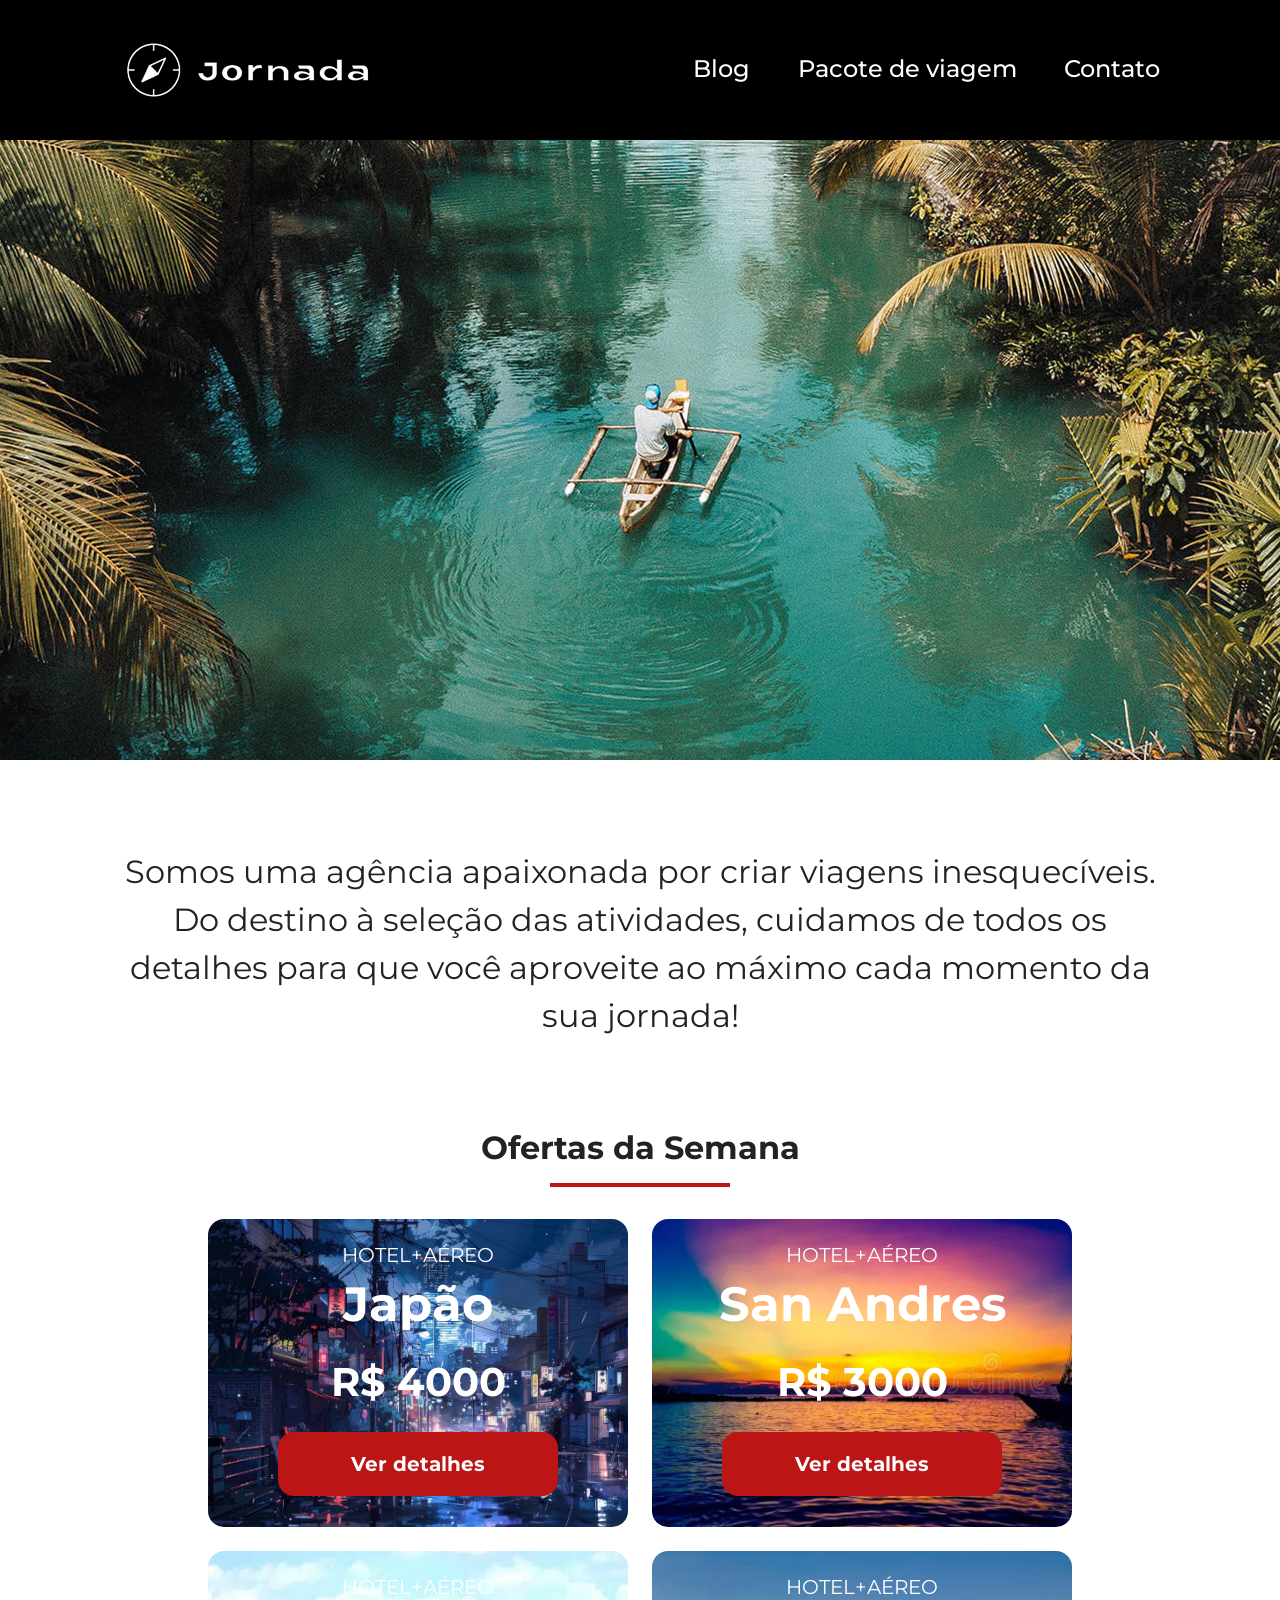
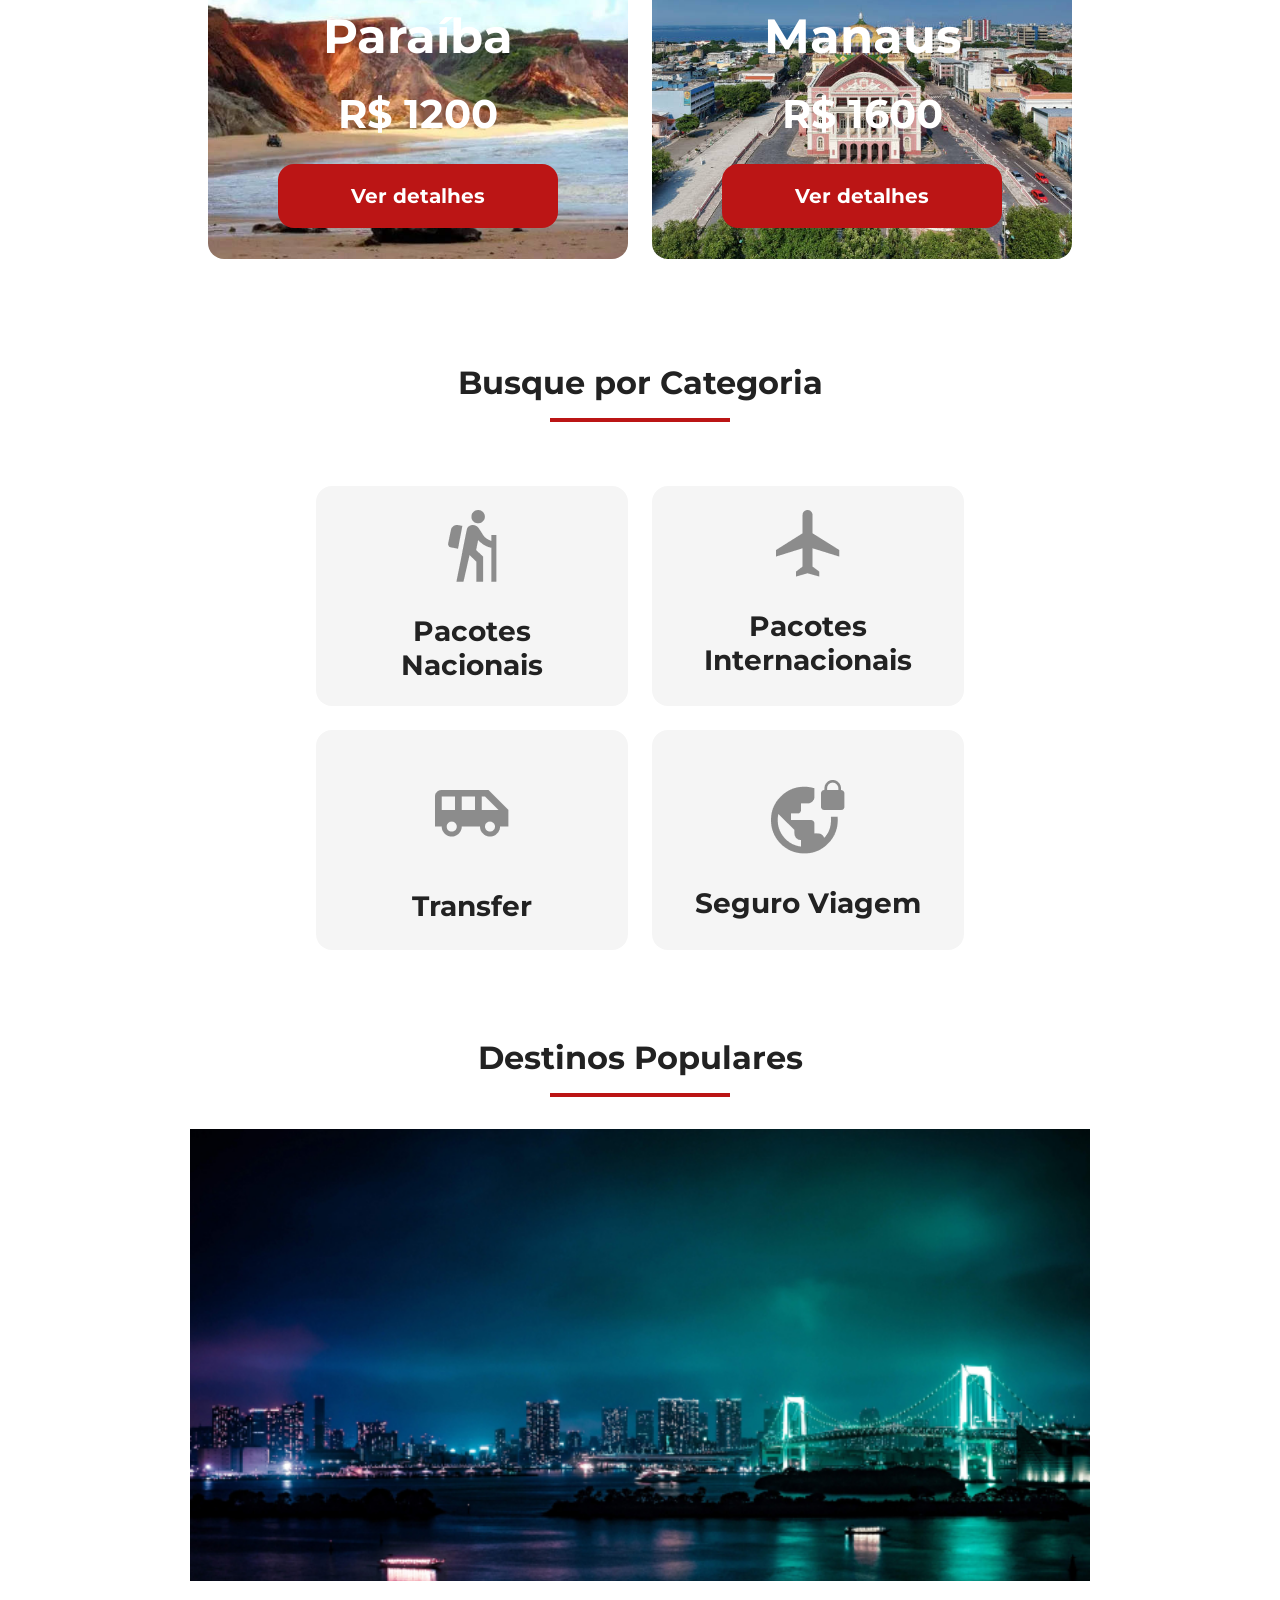
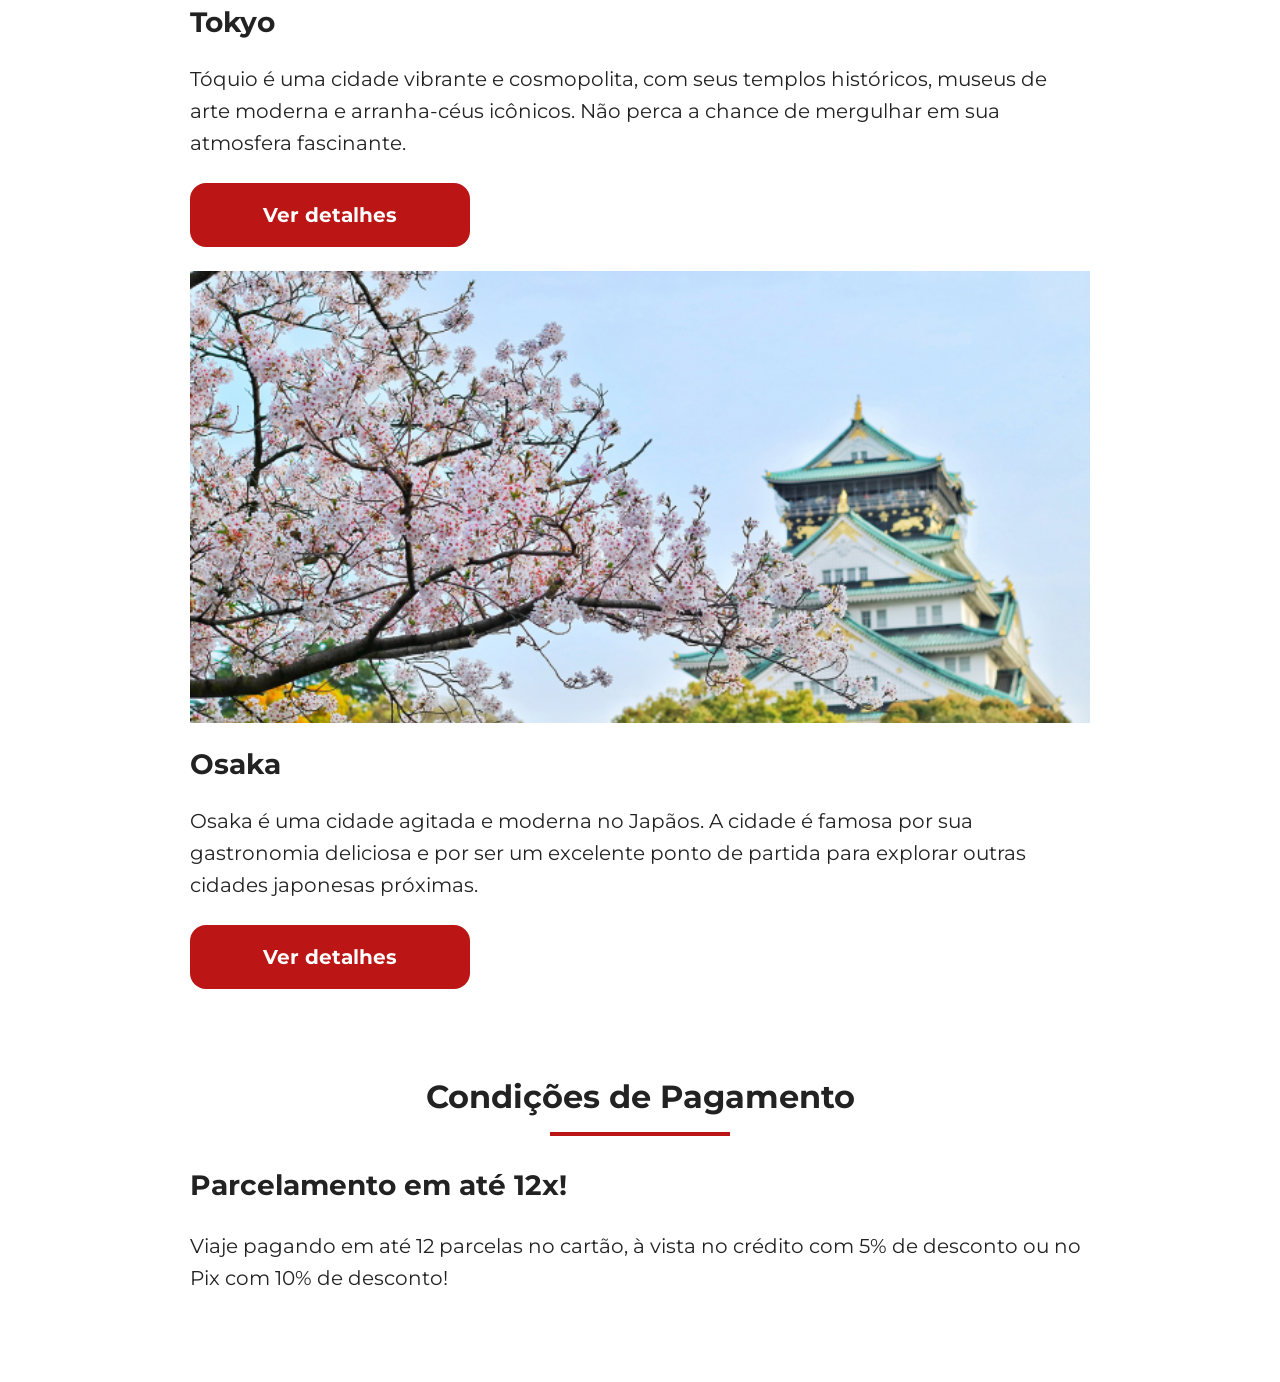
==== index.html @ e3460603 "Reutiliza estilos de texto" ====
<!DOCTYPE html>
<html lang="pt-br">
  <head>
    <meta charset="UTF-8" />
    <meta name="viewport" content="width=device-width, initial-scale=1.0" />
    <link rel="stylesheet" href="css/style.css" />
    <title>Jornada Viagens</title>
  </head>
  <body>
    <header class="main-header">
      <a class="logo" href="index.html" title="voltar para a página inicial">
        <img 
          class="img-mobile" 
          src="img/bussola-jornada-branca.png" 
          alt="Bussola do logo Jornada Viagens na cor branca"
        />
        <img 
          class="img-desktop"
          src="img/bussola-text-jornada-branca.png" 
          alt="Logo Jornada Viagens na cor branca"
        />
      </a>
      <div class="navigation-menu">
        <label for="menu">
          <img src="img/menu.png" alt="menu">
        </label>
        <input type="checkbox" id="menu" hidden />
        <nav>
          <ul class="list-links">
            <li><a href="blog.html" target="_blank" title="Acessar Blog">Blog</a></li>
            <li><a href="pacotes.html" target="_blank" title="Acessar Pacotes de viagem">Pacote de viagem</a></li>
            <li><a href="contato.html" target="_blank" title="Acessar contato">Contato</a></li>
          </ul>
        </nav>        
      </div>
    </header>
    <secttion class="hero">
      <div class="hero-img"></div>
      <h2>
        Somos uma agência apaixonada por criar viagens inesquecíveis. Do destino à seleção das atividades, cuidamos de todos os detalhes para que você aproveite ao máximo cada momento da sua jornada!
      </h2>
    </secttion>
    <section class="offers">
      <div class="section-title">
        <h2>Ofertas da Semana</h2>
        <hr />
      </div>
      <div class="offers-cards">
        <article class="card japao">
          <header>
            <p>HOTEL+AÉREO</p>
            <h3>
              Japão <br /> 
              <span>R$ 4000</span>
            </h3>
          </header>
          <footer>
            <a href="#" class="buttom">Ver detalhes</a>
          </footer>
        </article>
        <article class="card san-andreas">
          <header>
            <p>HOTEL+AÉREO</p>
            <h3>
              San Andres <br /> 
              <span>R$ 3000</span>
            </h3>
          </header>
          <footer>
            <a href="#" class="buttom">Ver detalhes</a>
          </footer>
        </article>
        <article class="card paraiba">
          <header>
            <p>HOTEL+AÉREO</p>
            <h3>
              Paraíba <br /> 
              <span>R$ 1200</span>
            </h3>
          </header>
          <footer>
            <a href="#" class="buttom">Ver detalhes</a>
          </footer>
        </article>
        <article class="card manaus">
          <header>
            <p>HOTEL+AÉREO</p>
            <h3>
              Manaus <br /> 
              <span>R$ 1600</span>
            </h3>
          </header>
          <footer>
            <a href="#" class="buttom">Ver detalhes</a>
          </footer>
        </article>
      </div>
    </section>
    <section class="categories">
      <div class="section-title">
        <h2>Busque por Categoria</h2>
        <hr />
      </div>
      <div class="categories-cards">
        <a 
          class="card"
          href="#"
          target="_blank"
          title="Busque pela categoria Pacotes Nacionais"
        >
          <img 
            src="img/icone-pacotes-nacionais.png" 
            alt="ícone cinza representando uma pessoa fazendo tracking"
          />
          <h3 class="content-title">
            Pacotes <br />
            Nacionais
          </h3>
        </a>
        
        <a 
          class="card"
          href="#"
          target="_blank"
          title="Busque pela categoria Pacotes Internacionais"
        >
          <img 
            src="img/icone-pacotes-interacionais.png" 
            alt="ícone cinza representando um avião"
          />
          <h3 class="content-title">
            Pacotes <br />
            Internacionais
          </h3>
        </a>
        
        <a 
          class="card single-line transfer"
          href="#"
          target="_blank"
          title="Busque pela categoria Transfer"
        >
          <img 
            src="img/icone-transfer.png" 
            alt="ícone cinza representando um ônibus"
          />
          <h3 class="content-title">
            Transfer
          </h3>
        </a>
        
        <a 
          class="card single-line"
          href="#"
          target="_blank"
          title="Busque pela categoria Seguro Viagem"
        >
          <img 
            src="img/icone-seguro-viagem.png" 
            alt="ícone cinza representando um avião"
          />
          <h3 class="content-title">
            Seguro Viagem
          </h3>
        </a>
      </div>
    </section>
    <section class="destinations">
      <div class="section-title">
        <h2>Destinos Populares</h2>
        <hr />
      </div>
      <div class="destination-items">
        <article class="item tokyo">
          <header>
            <div class="img-item"></div>
            <h3 class="content-title">Tokyo</h3>
          </header>
          <p class="content-text">Tóquio é uma cidade vibrante e cosmopolita, com seus templos históricos, museus de arte moderna e arranha-céus icônicos. Não perca a chance de mergulhar em sua atmosfera fascinante.</p>
          <footer>
            <a 
              href="#" 
              class="buttom"
              target="_blank"
              title="Veja mais detalhes do destino Tokyo"
              >Ver detalhes</a>
          </footer>
        </article>
        <article class="item osaka">
          <header>
            <div class="img-item"></div>
            <h3 class="content-title">Osaka</h3>
          </header>
          <p class="content-text">Osaka é uma cidade agitada e moderna no Japãos. A cidade é famosa por sua gastronomia deliciosa e por ser um excelente ponto de partida para explorar outras cidades japonesas próximas.</p>
          <footer>
            <a 
            href="#" 
            class="buttom"
            target="_blank"
            title="Veja mais detalhes do destino Osaka"
            >Ver detalhes</a>
          </footer>
        </article>
      </div>
    </section>
    <section class="payments">
      <div class="section-title">
        <h2>Condições de Pagamento</h2>
        <hr />
      </div>
      <div class="text-content">
        <h3 class="content-title">Parcelamento em até 12x!</h3>
        <p class="content-text">
          Viaje pagando em até 12 parcelas no cartão, à vista no crédito com 5% de desconto ou no Pix com 10% de desconto!
        </p>
      </div>
      <div class="image-content">
        <div class="image bag"></div>
        <div class="image passport"></div>
        <div class="image people"></div>
      </div>
    </section>
  </body>
</html>
---- css/style.css ----
@import url(global.css);
@import url(header.css);
@import url(hero.css);
@import url(offers.css);
@import url(categories.css);
@import url(destinations.css);
@import url(payments.css);
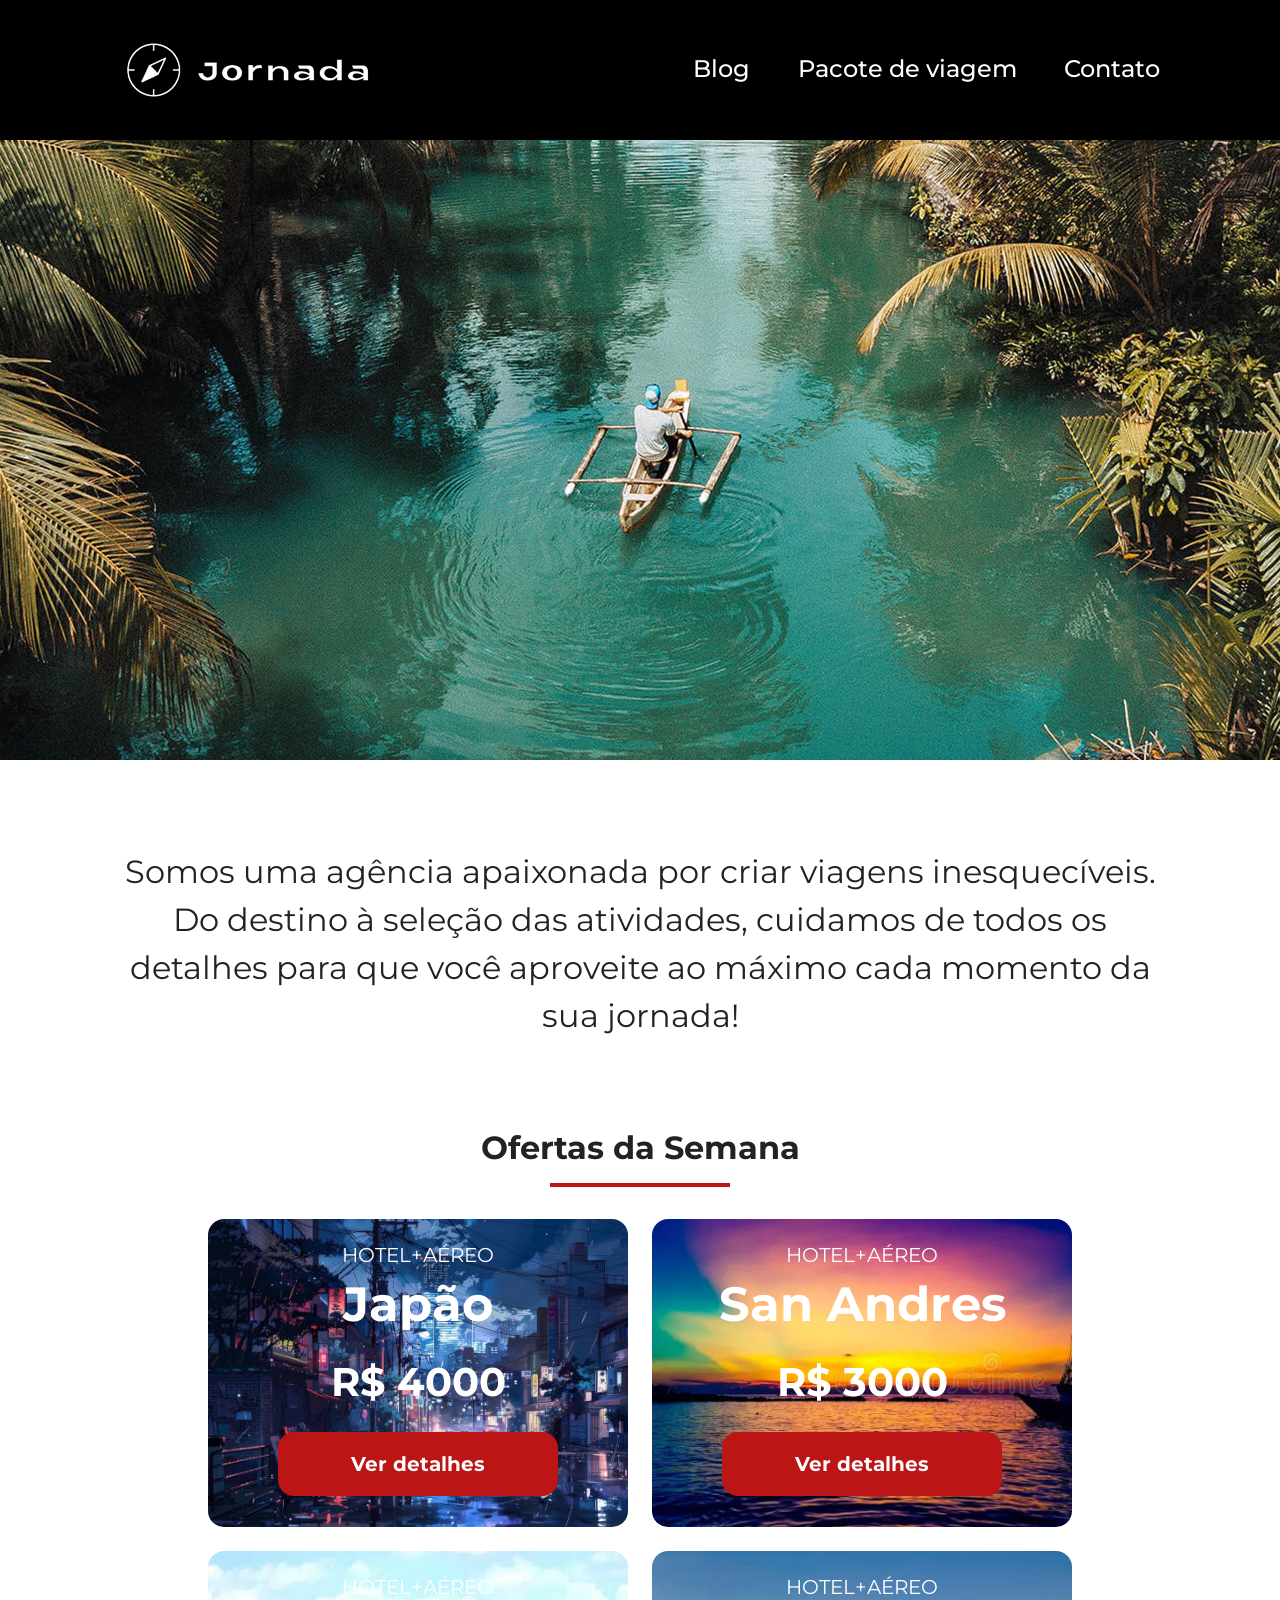
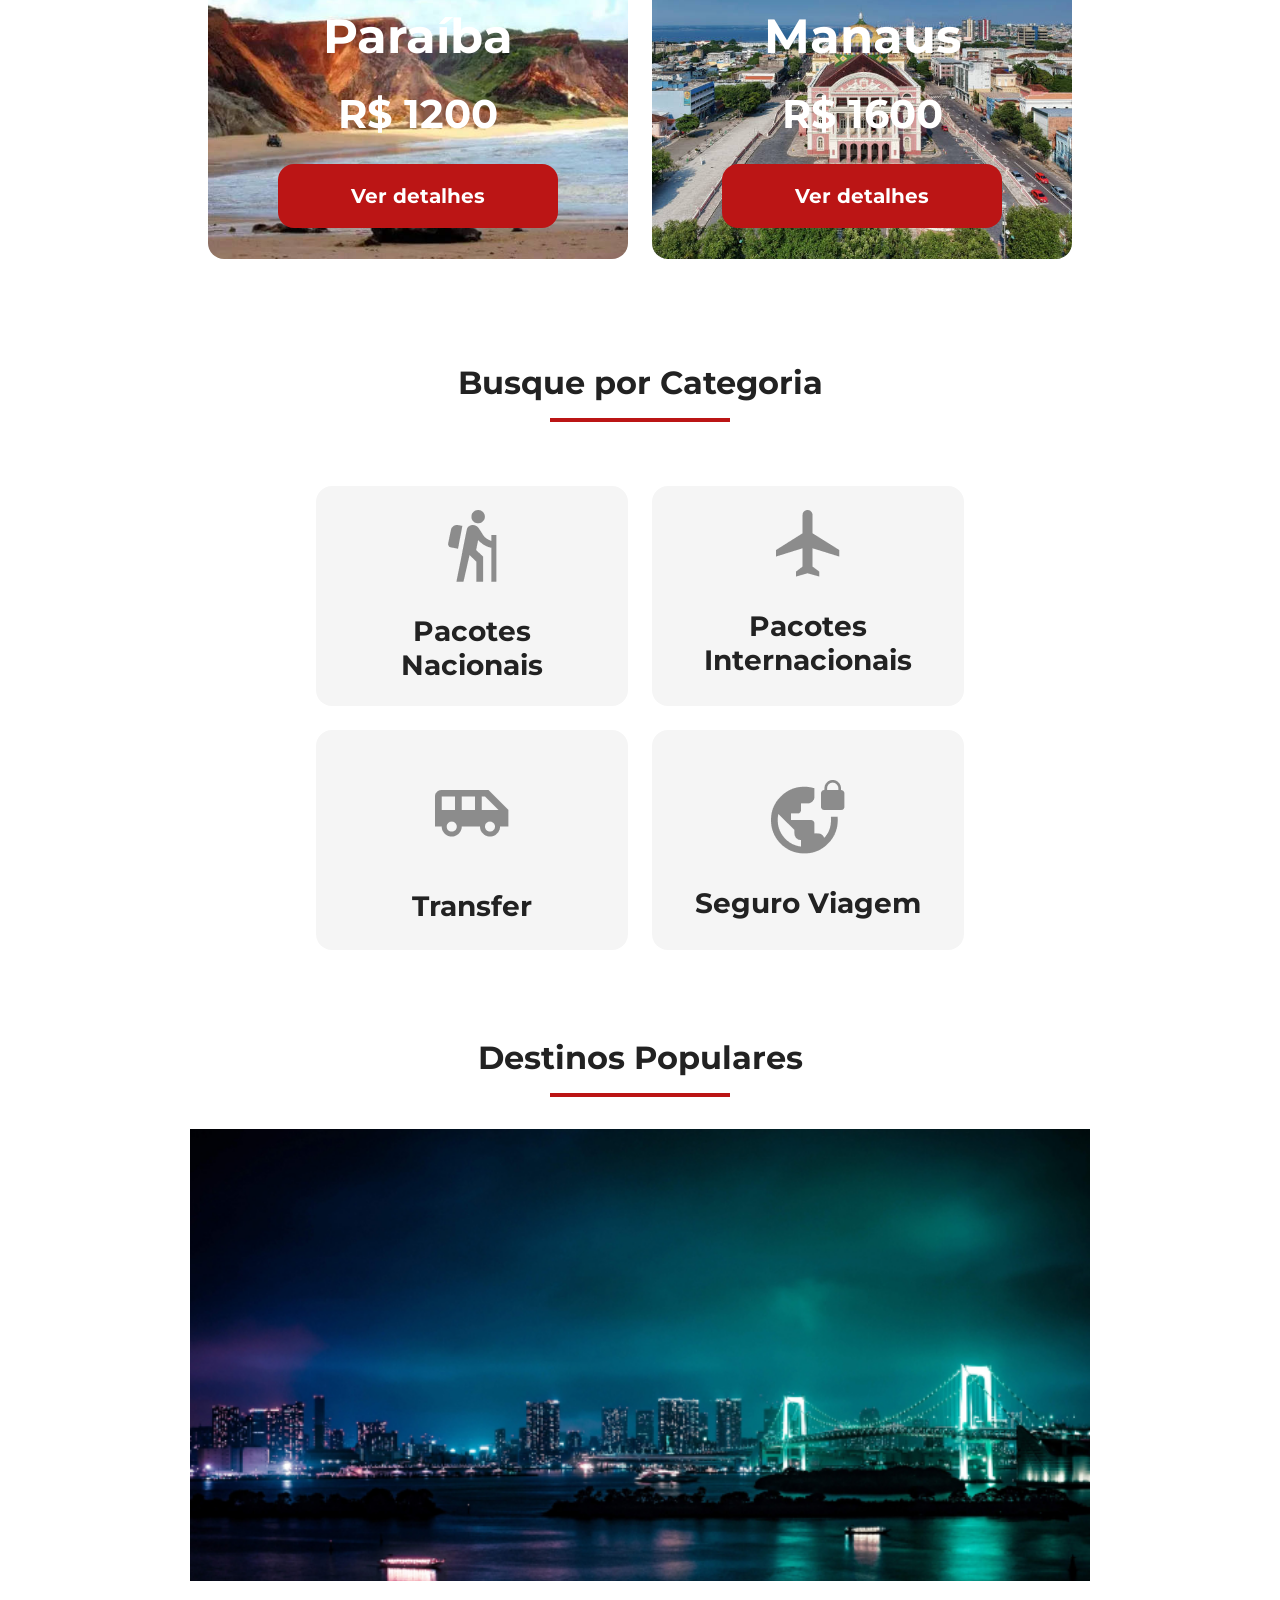
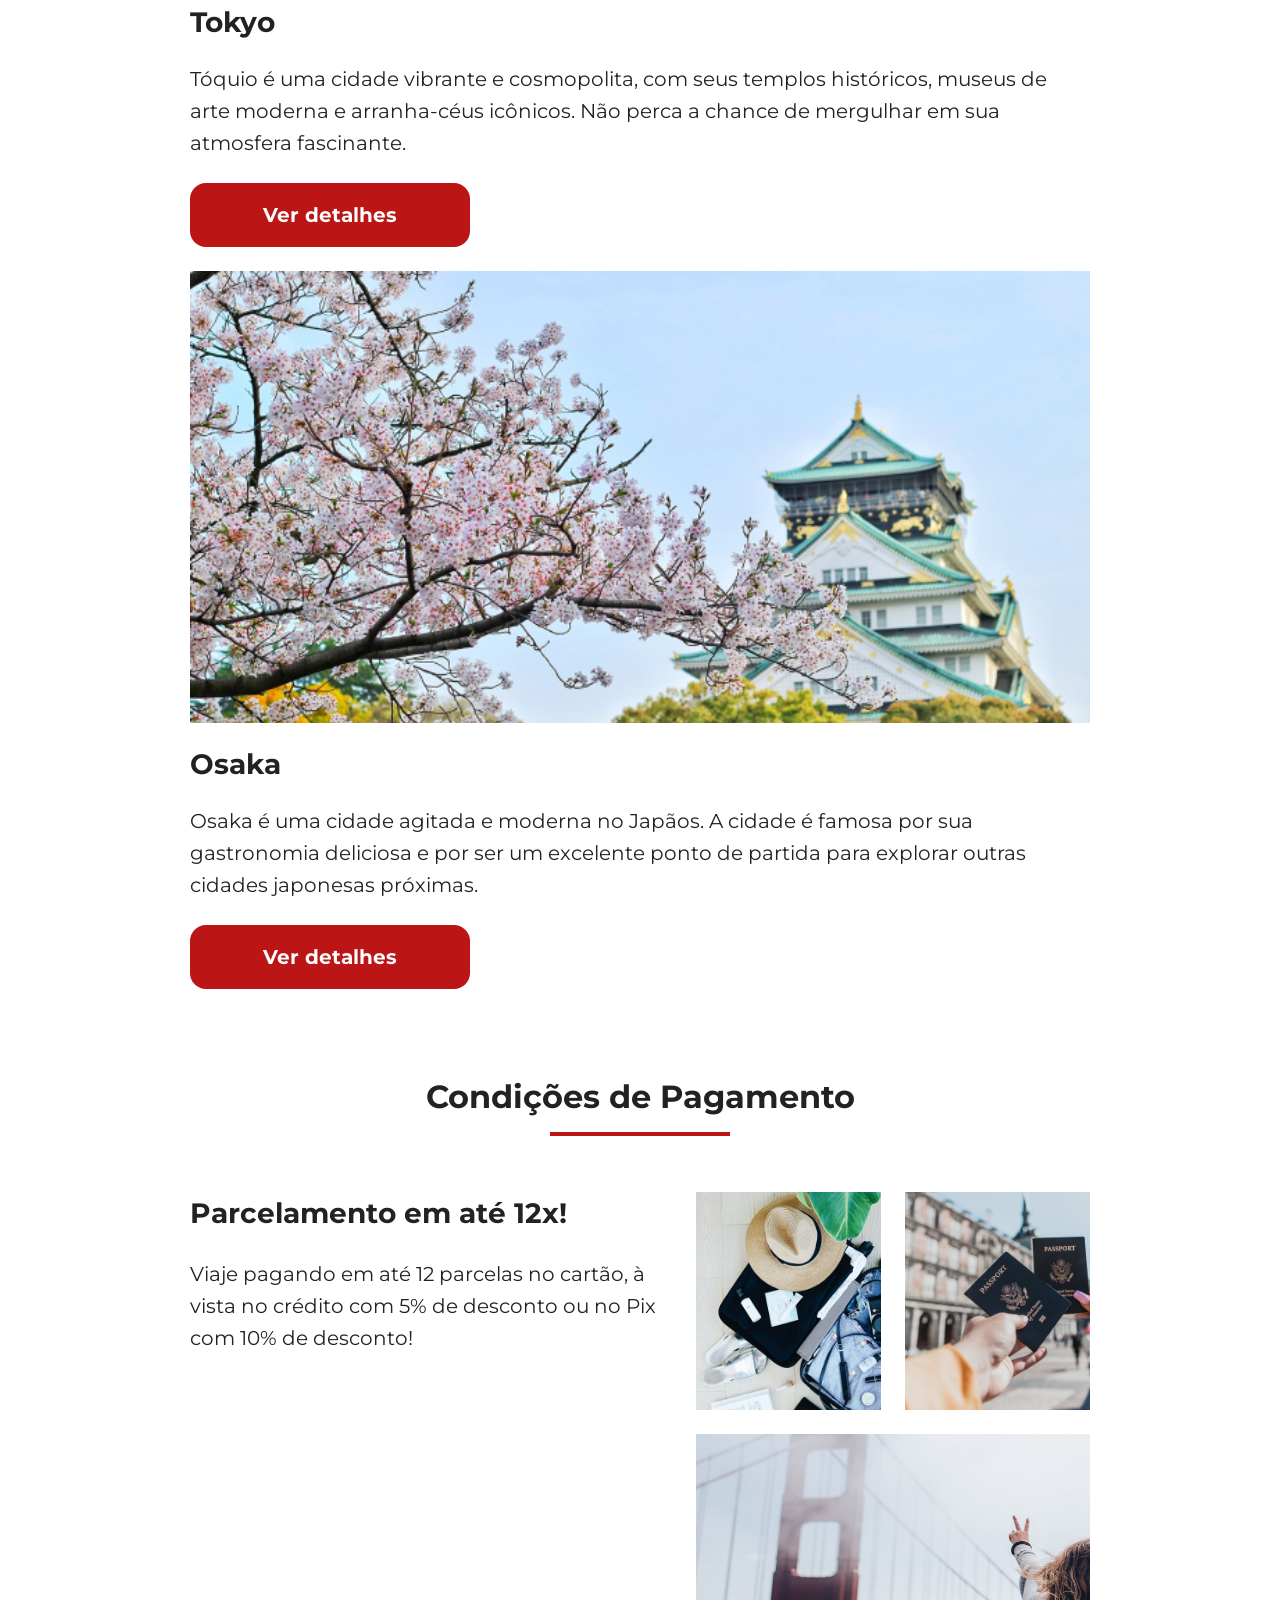
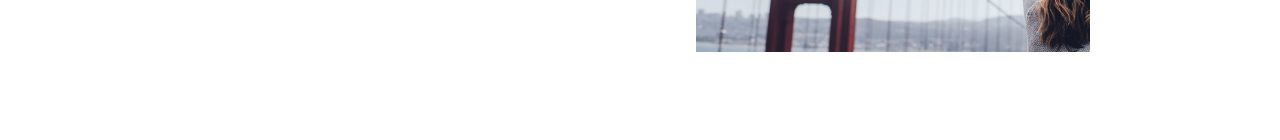
==== commit b3fe6178: "Finalisa secao de condicoes de pagamento" ====
--- a/index.html
+++ b/index.html
@@ -208,16 +208,18 @@
         <h2>Condições de Pagamento</h2>
         <hr />
       </div>
-      <div class="text-content">
-        <h3 class="content-title">Parcelamento em até 12x!</h3>
-        <p class="content-text">
-          Viaje pagando em até 12 parcelas no cartão, à vista no crédito com 5% de desconto ou no Pix com 10% de desconto!
-        </p>
-      </div>
-      <div class="image-content">
-        <div class="image bag"></div>
-        <div class="image passport"></div>
-        <div class="image people"></div>
+      <div class="content-container">
+        <div class="text-content">
+          <h3 class="content-title">Parcelamento em até 12x!</h3>
+          <p class="content-text">
+            Viaje pagando em até 12 parcelas no cartão, à vista no crédito com 5% de desconto ou no Pix com 10% de desconto!
+          </p>
+        </div>
+      <div class="image-gallery">
+        <div class="image first"></div>
+        <div class="image second"></div>
+        <div class="image thirdy colspan-2"></div>
+      </div>
       </div>
     </section>
   </body>
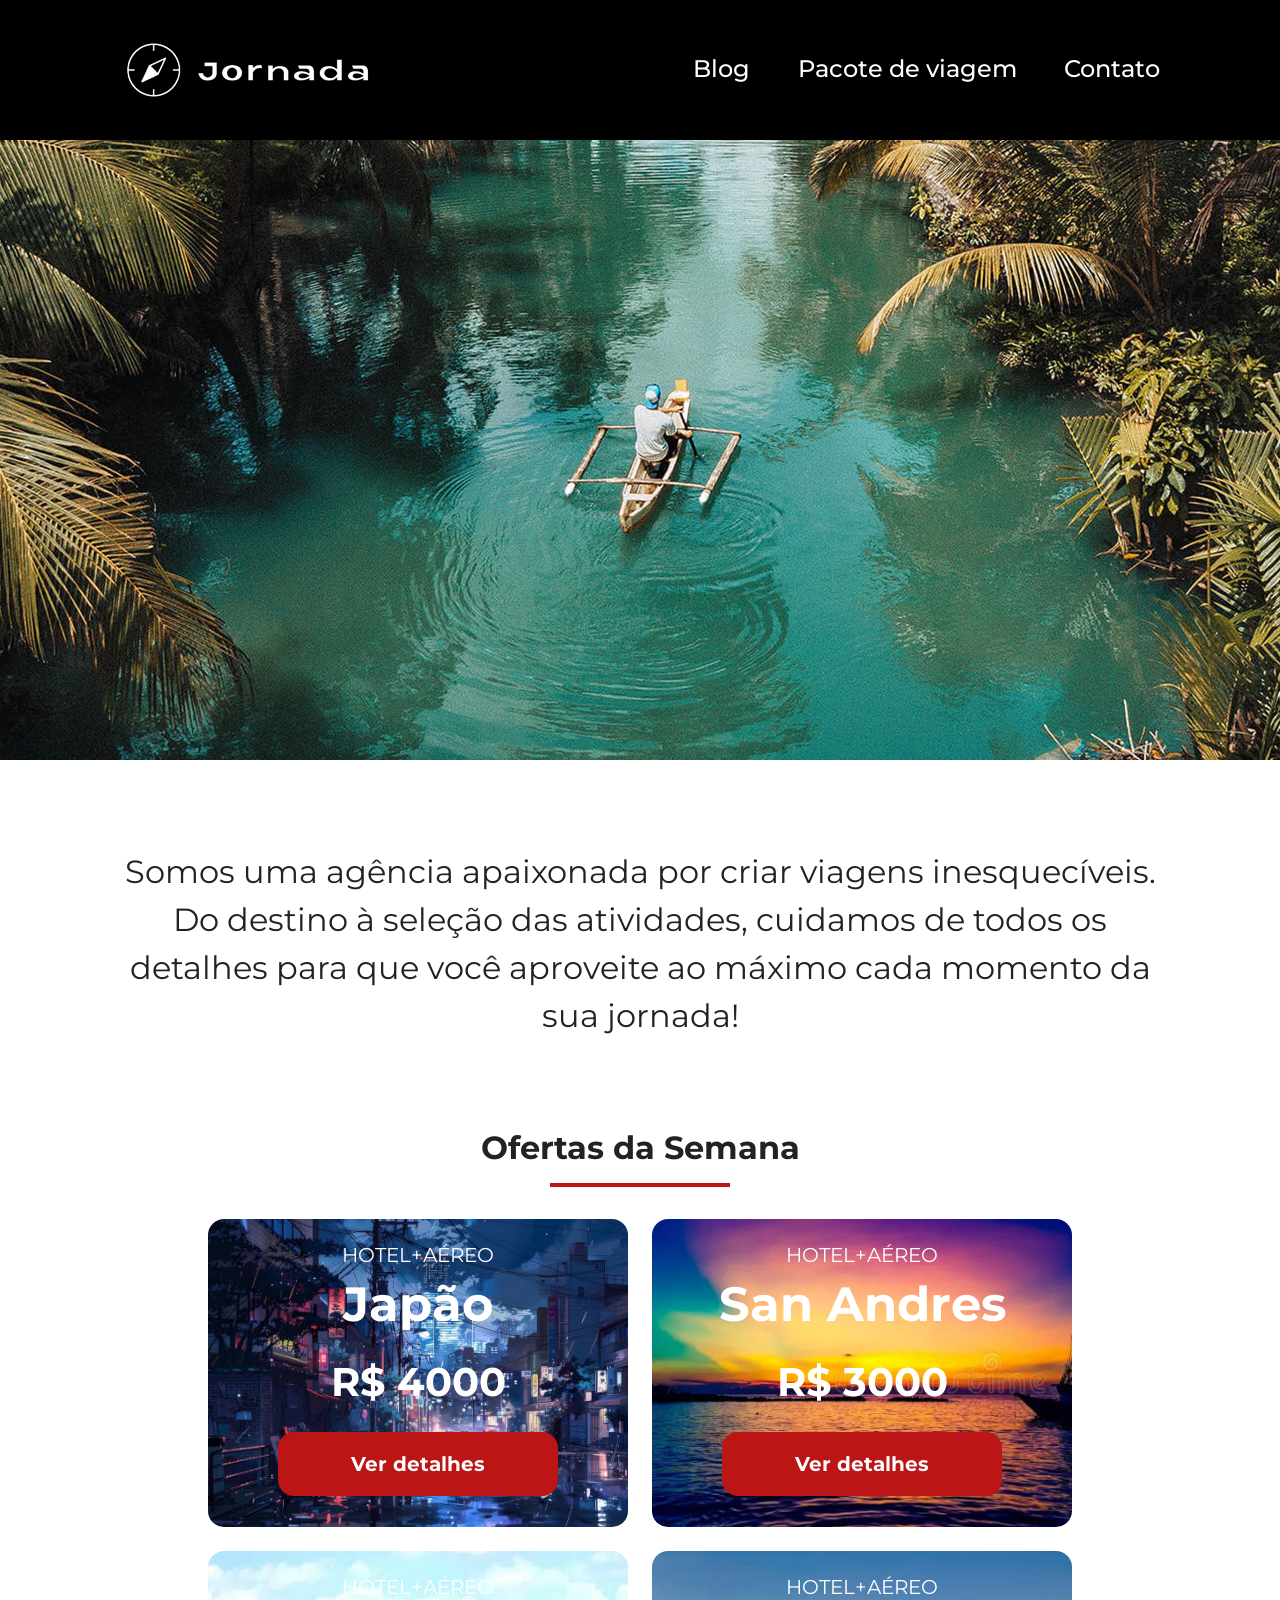
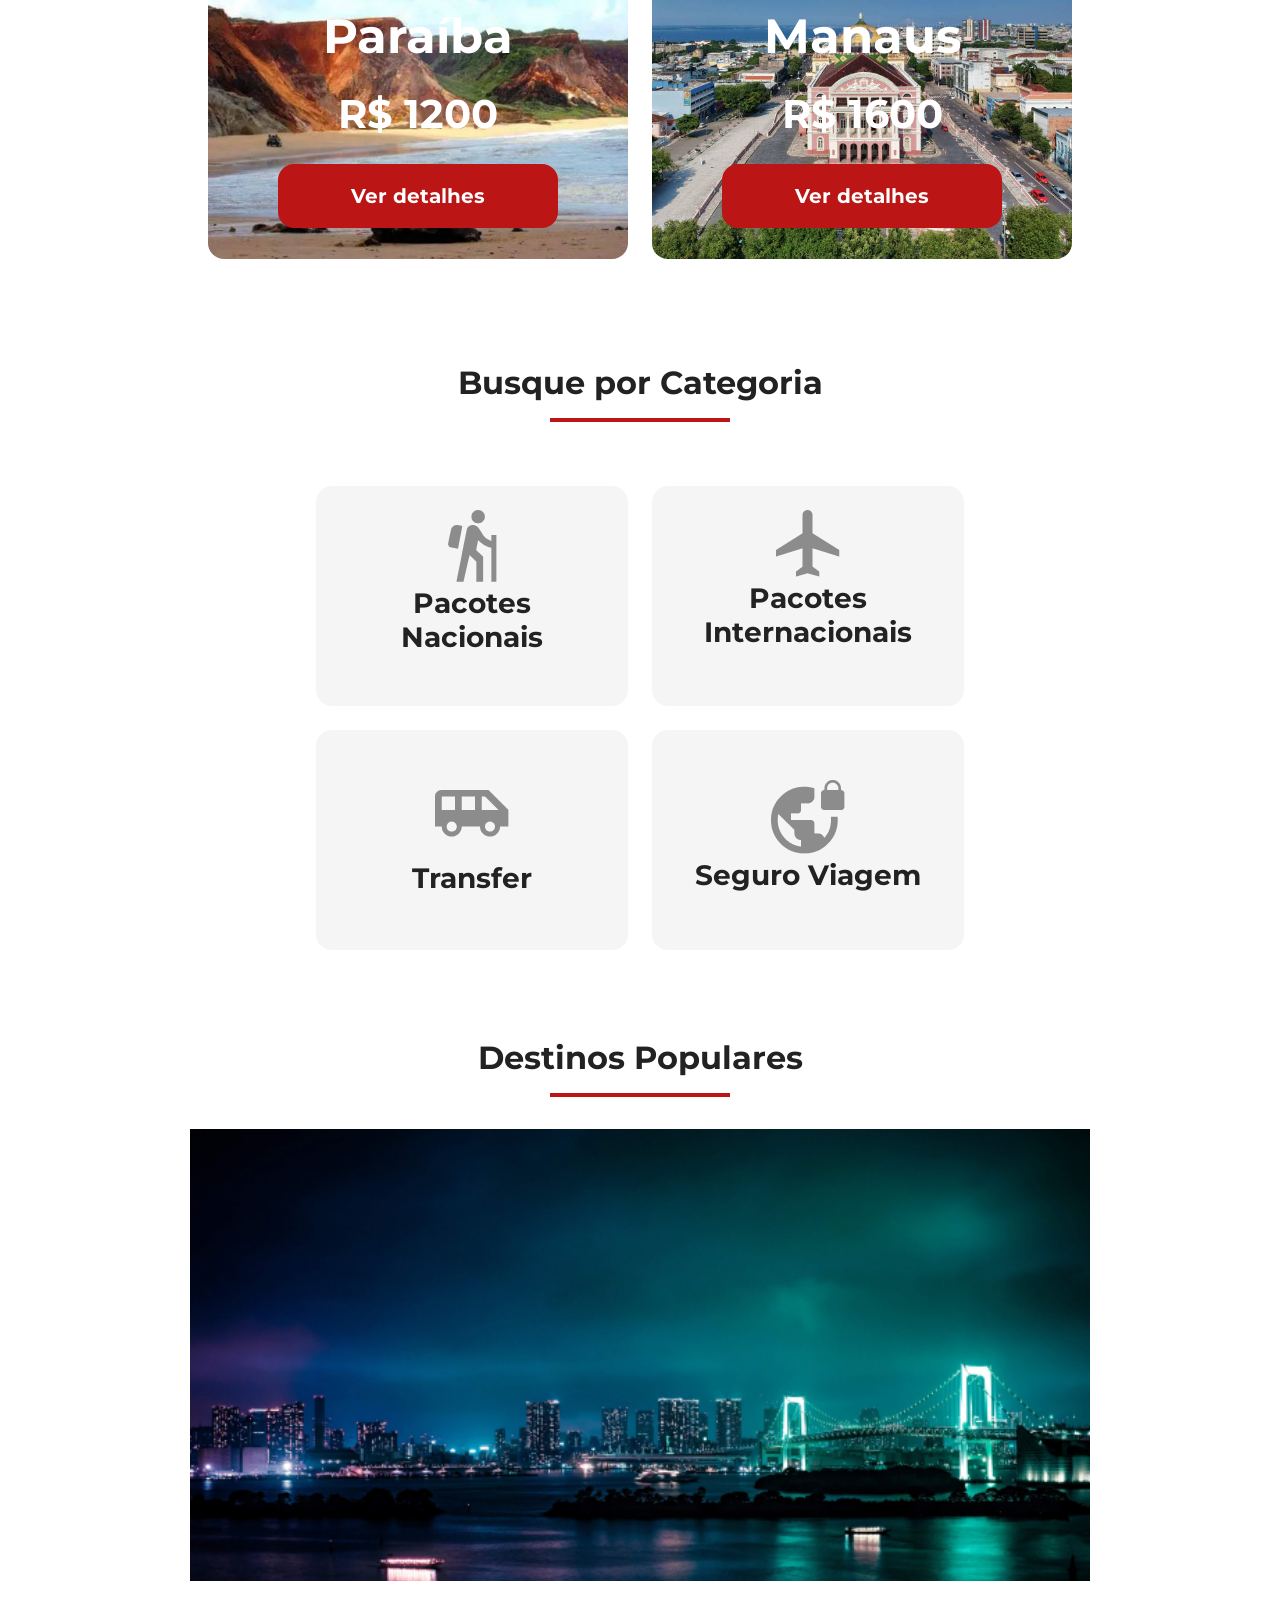
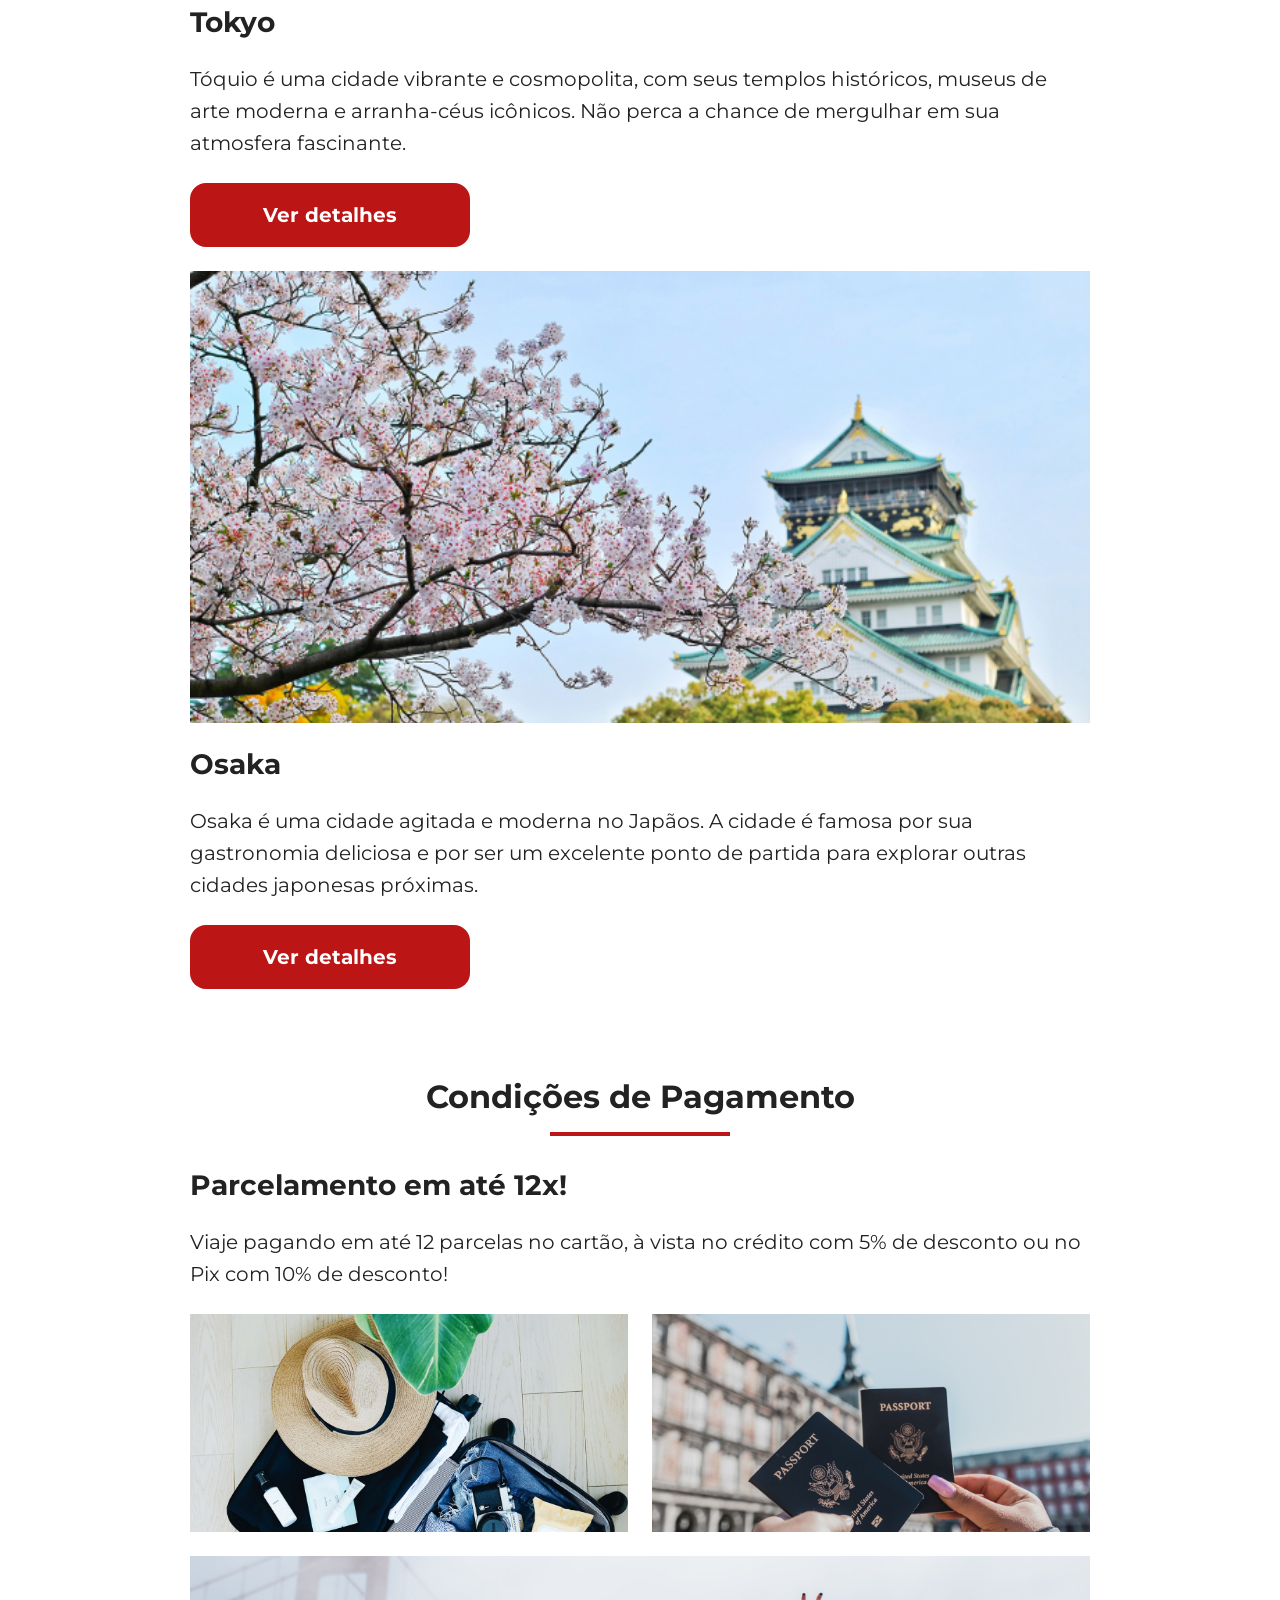
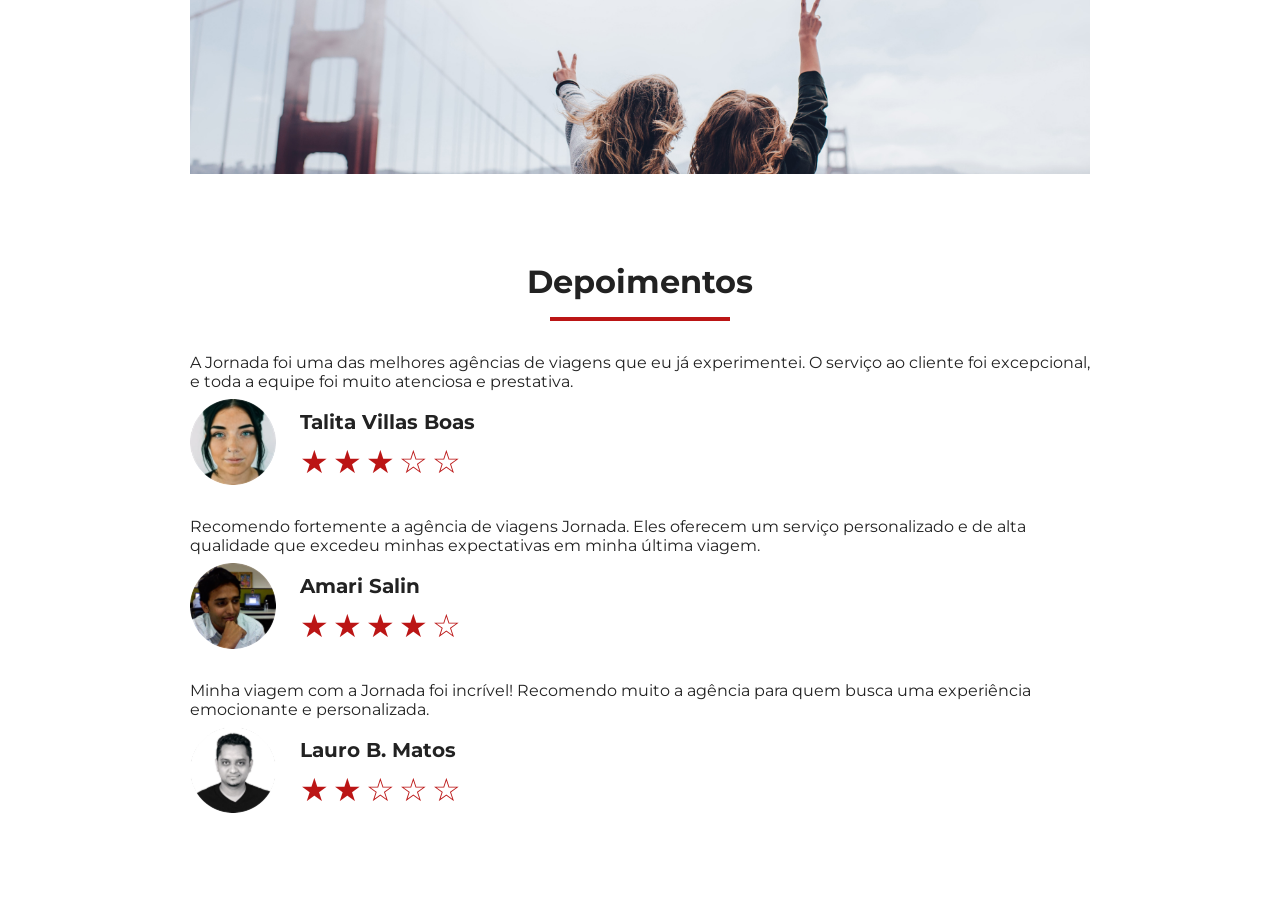
==== commit e674762a: "Finaliza estilos do mobile" ====
--- a/index.html
+++ b/index.html
@@ -222,5 +222,66 @@
       </div>
       </div>
     </section>
+    <section class="testimonials">
+      <div class="section-title">
+        <h2>Depoimentos</h2>
+        <hr />
+        <div class="testimonial-container">
+          <article>
+            <header>
+              <p>A Jornada foi uma das melhores agências de viagens que eu já experimentei. O serviço ao cliente foi excepcional, e toda a equipe foi muito atenciosa e prestativa.</p>
+            </header>
+            <footer>
+              <img src="img/profile-1.png" alt="Imagem de perfil da cliente Talita Villas Boas">
+              <div class="profile-content">
+                <h4>Talita Villas Boas</h4>
+                <div class="rating">
+                  <span class="star">★</span>
+                  <span class="star">★</span>
+                  <span class="star">★</span>
+                  <span class="star">☆</span>
+                  <span class="star">☆</span>
+                </div>
+              </div>
+            </footer>
+          </article>
+          <article>
+            <header>
+              <p>Recomendo fortemente a agência de viagens Jornada. Eles oferecem um serviço personalizado e de alta qualidade que excedeu minhas expectativas em minha última viagem.</p>
+            </header>
+            <footer>
+              <img src="img/profile-2.png" alt="Imagem de perfil do cliente Amari Salin">
+              <div class="profile-content">
+                <h4>Amari Salin</h4>
+                <div class="rating">
+                  <span class="star">★</span>
+                  <span class="star">★</span>
+                  <span class="star">★</span>
+                  <span class="star">★</span>
+                  <span class="star">☆</span>
+                </div>
+              </div>
+            </footer>
+          </article>
+          <article>
+            <header>
+              <p>Minha viagem com a Jornada foi incrível! Recomendo muito a agência para quem busca uma experiência emocionante e personalizada.</p>
+            </header>
+            <footer>
+              <img src="img/profile-3.png" alt="Imagem de perfil do cliente Lauro B. Matos">
+              <div class="profile-content">
+                <h4>Lauro B. Matos</h4>
+                <div class="rating">
+                  <span class="star">★</span>
+                  <span class="star">★</span>
+                  <span class="star">☆</span>
+                  <span class="star">☆</span>
+                  <span class="star">☆</span>
+                </div>
+              </div>
+            </footer></article>
+        </div>
+      </div>
+    </section>
   </body>
 </html>
--- a/css/style.css
+++ b/css/style.css
@@ -4,4 +4,5 @@
 @import url(offers.css);
 @import url(categories.css);
 @import url(destinations.css);
-@import url(payments.css);+@import url(payments.css);
+@import url(testimonials.css);
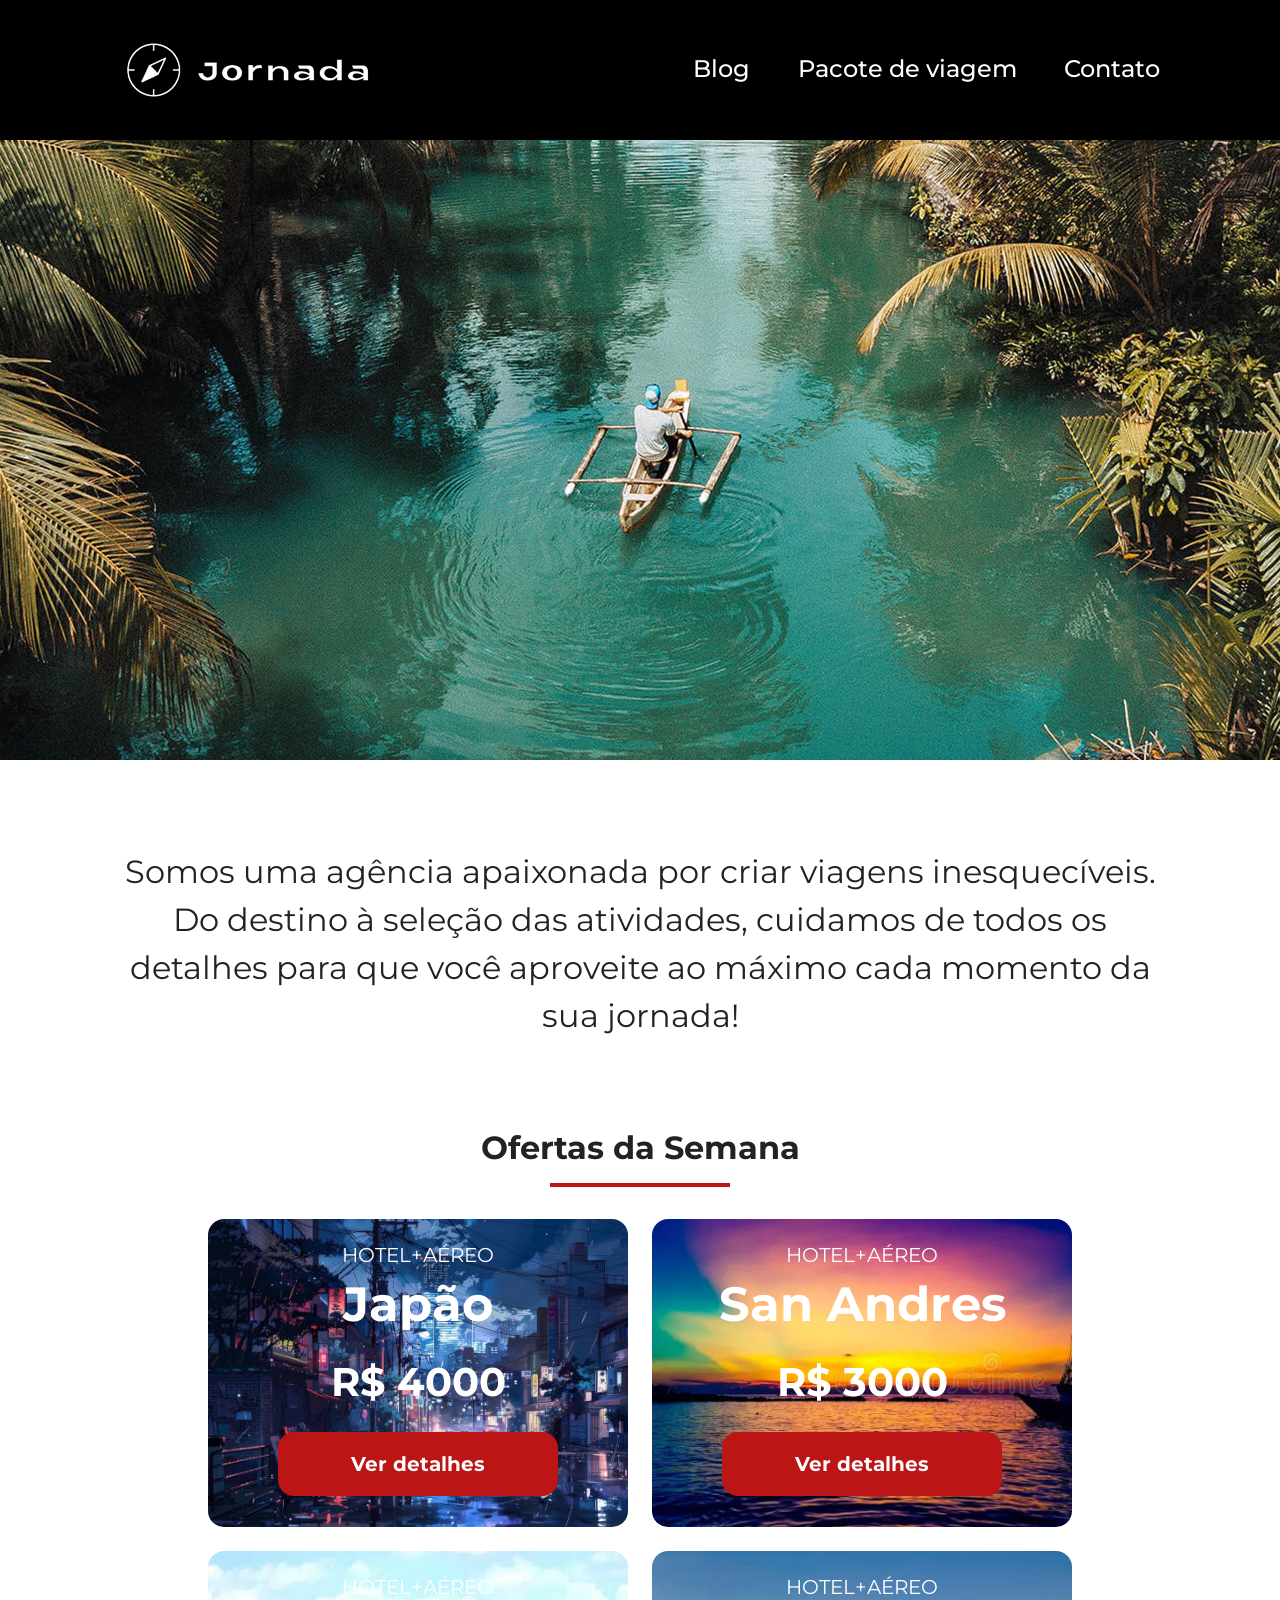
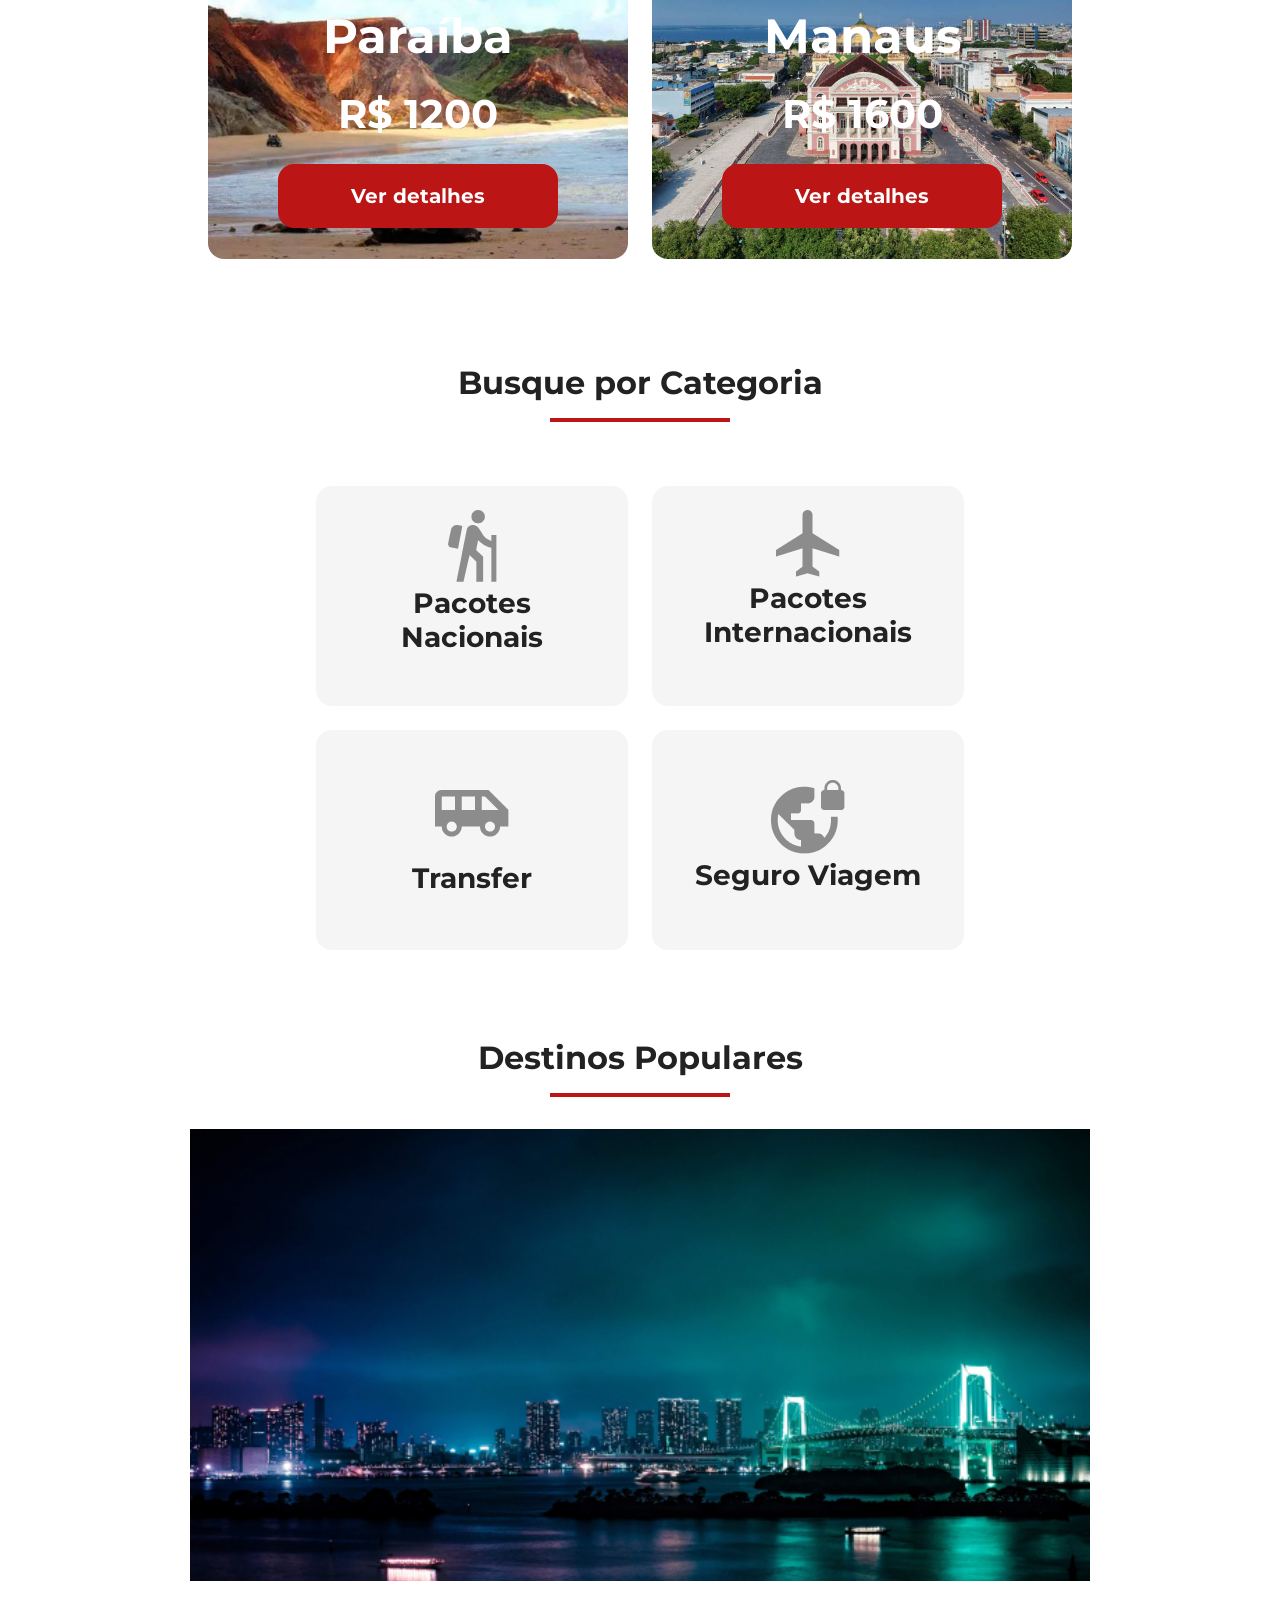
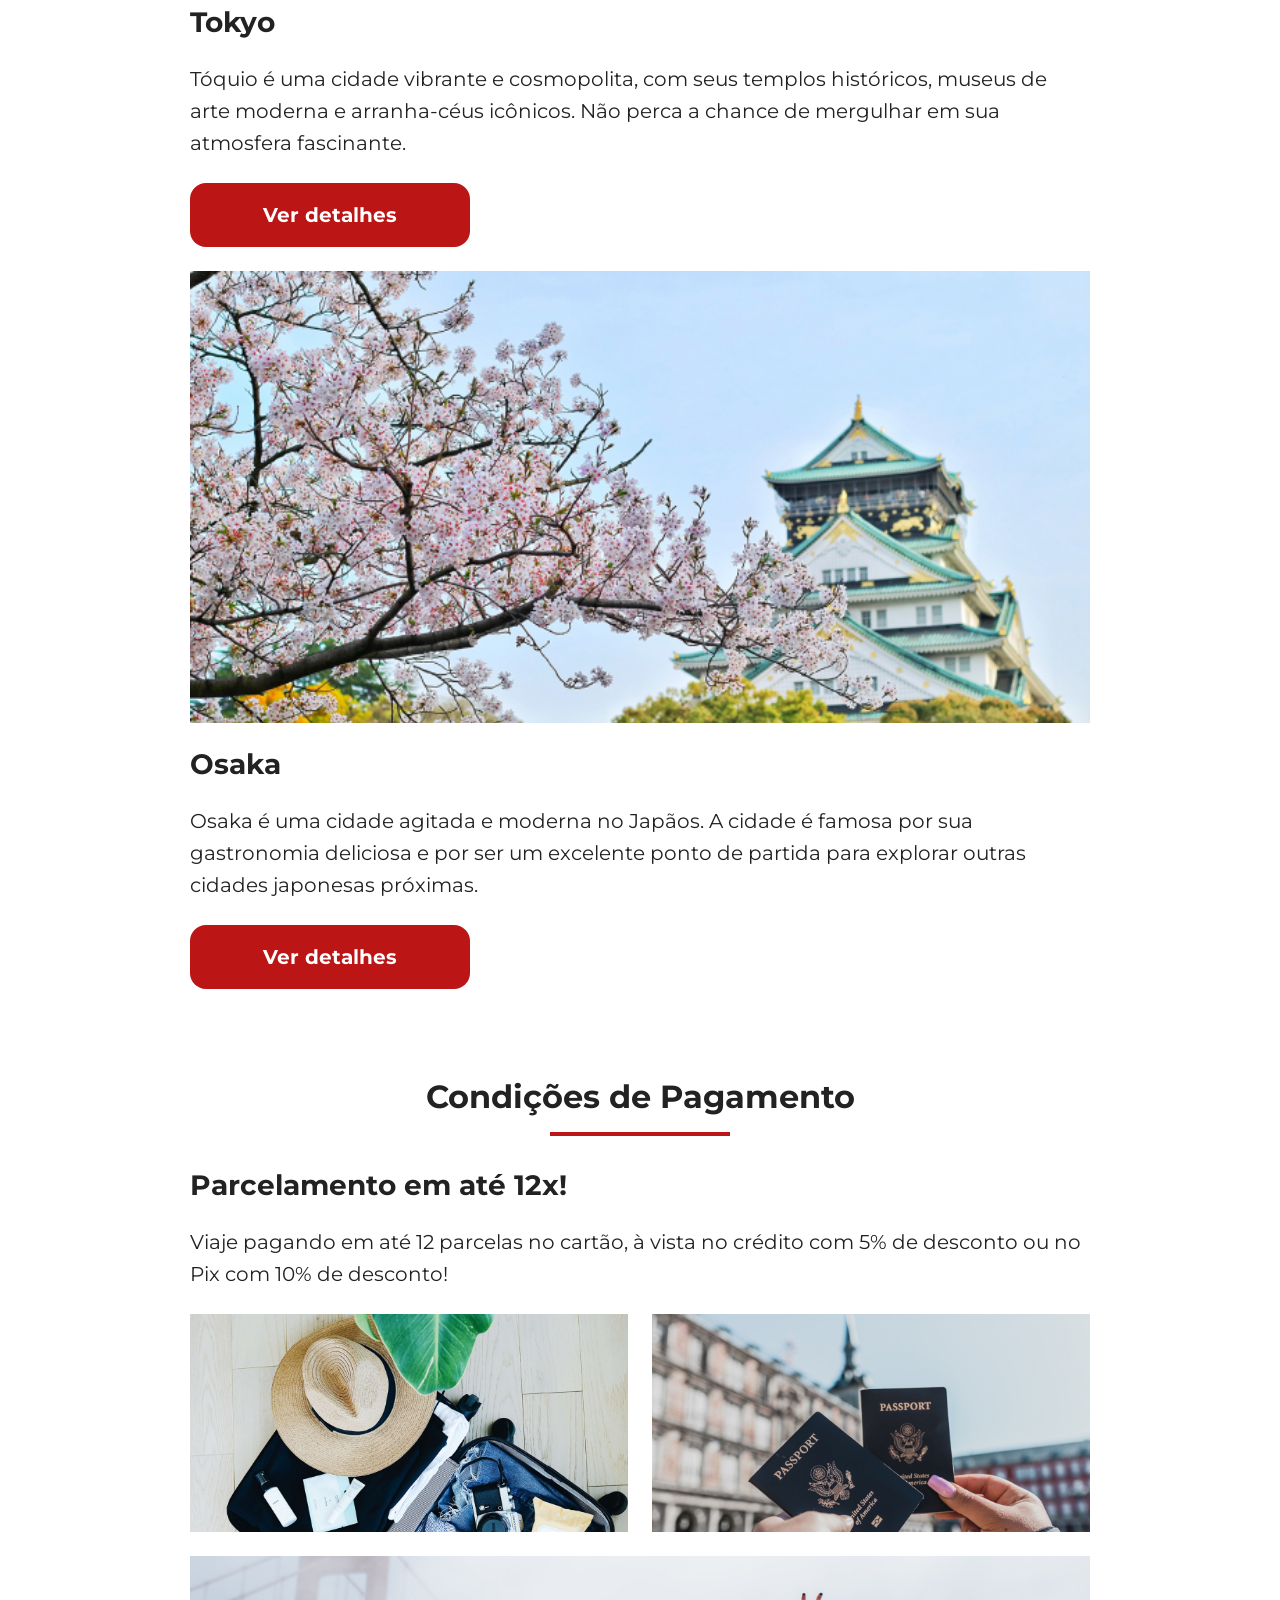
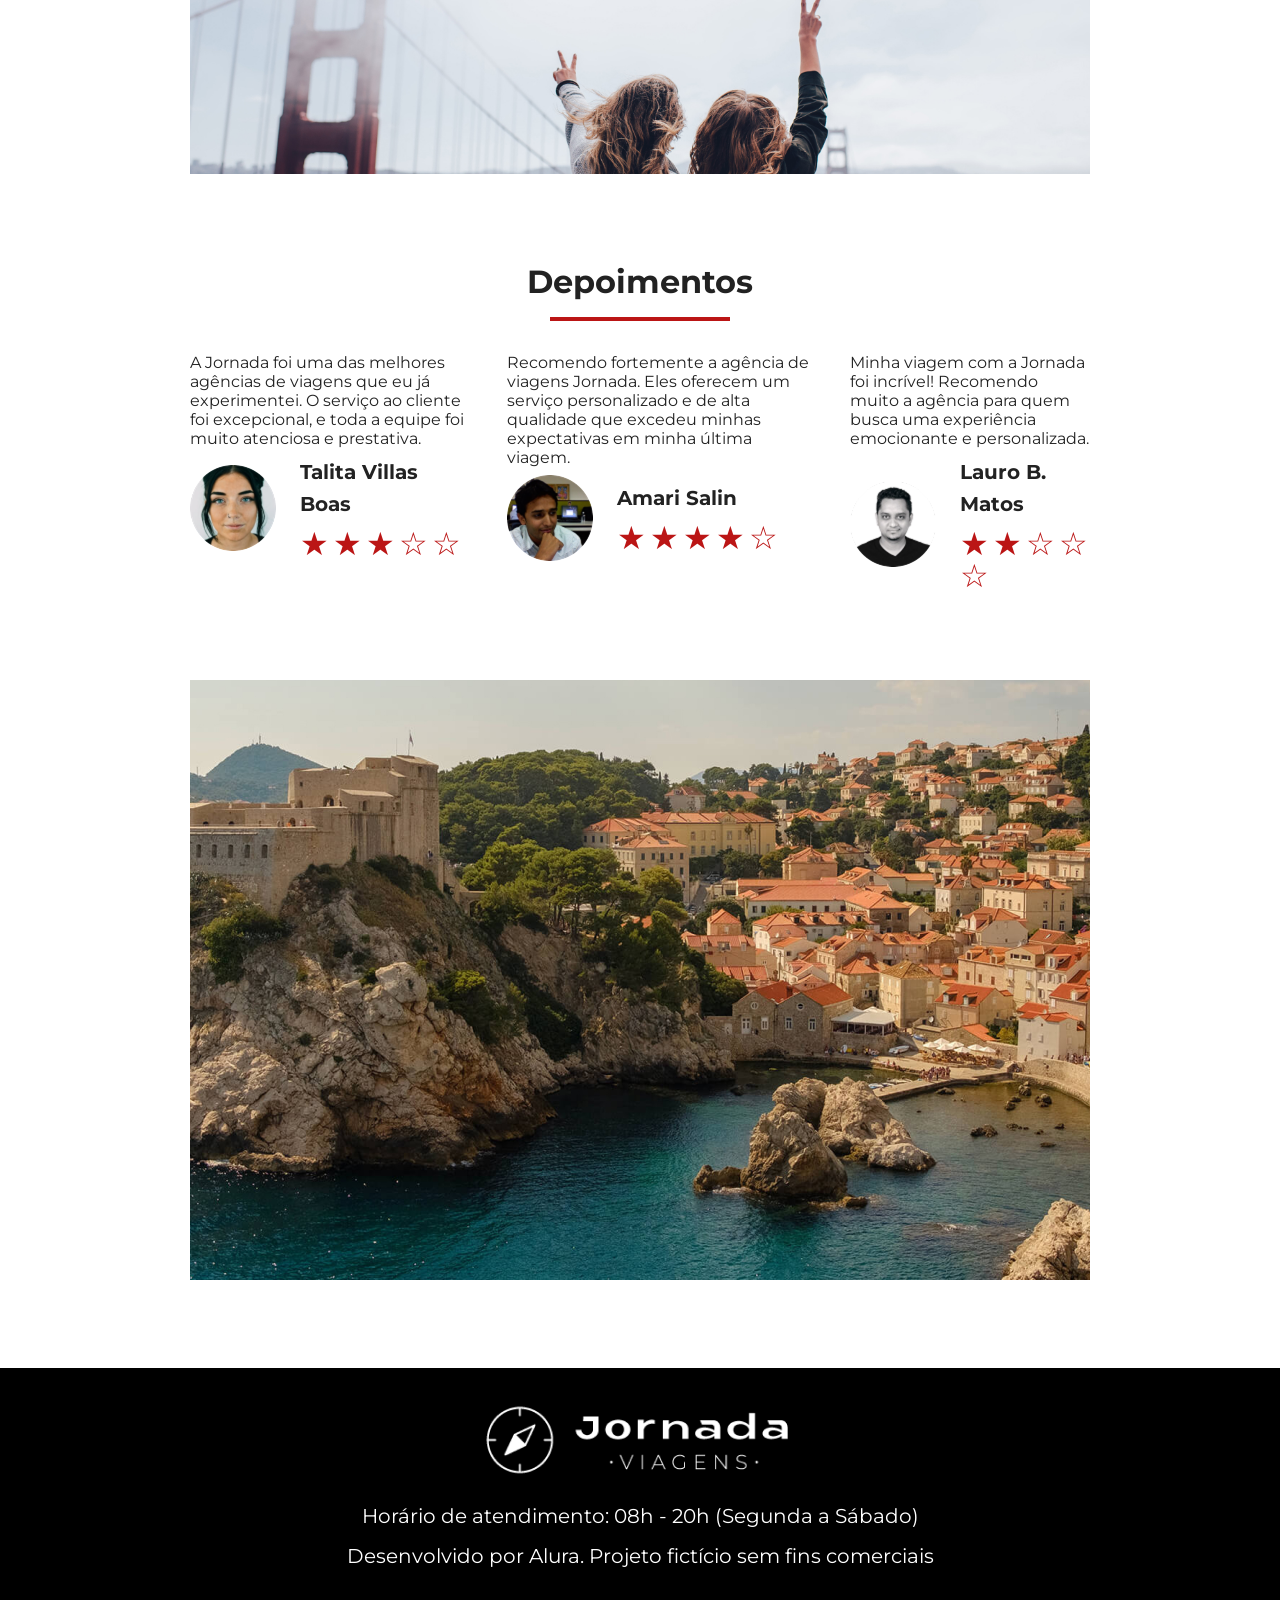
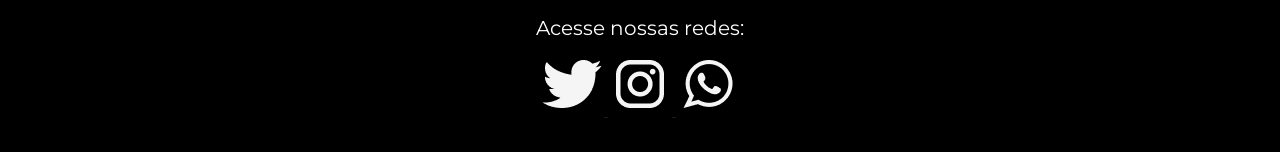
==== commit 0b326804: "Desenvolve footer e adiciona melhorias de acessibilidade" ====
--- a/index.html
+++ b/index.html
@@ -234,7 +234,7 @@
             <footer>
               <img src="img/profile-1.png" alt="Imagem de perfil da cliente Talita Villas Boas">
               <div class="profile-content">
-                <h4>Talita Villas Boas</h4>
+                <h3>Talita Villas Boas</h3>
                 <div class="rating">
                   <span class="star">★</span>
                   <span class="star">★</span>
@@ -252,7 +252,7 @@
             <footer>
               <img src="img/profile-2.png" alt="Imagem de perfil do cliente Amari Salin">
               <div class="profile-content">
-                <h4>Amari Salin</h4>
+                <h3>Amari Salin</h3>
                 <div class="rating">
                   <span class="star">★</span>
                   <span class="star">★</span>
@@ -270,7 +270,7 @@
             <footer>
               <img src="img/profile-3.png" alt="Imagem de perfil do cliente Lauro B. Matos">
               <div class="profile-content">
-                <h4>Lauro B. Matos</h4>
+                <h3>Lauro B. Matos</h3>
                 <div class="rating">
                   <span class="star">★</span>
                   <span class="star">★</span>
@@ -283,5 +283,36 @@
         </div>
       </div>
     </section>
+    <section class="bottom-hero">
+      <div class="hero-img"></div>
+    </section>
+    <footer class="main-footer">
+      <div class="footer-content">
+        <img src="img/logo-footer.png" alt="logo completo Jornada Viagens">
+        <p>Horário de atendimento: 08h - 20h (Segunda a Sábado)</p>
+        <p>Desenvolvido por Alura. Projeto fictício sem fins comerciais</p>
+      </div>
+      <div class="footer-social">
+        <p>Acesse nossas redes:</p>
+        <a href="#" target="_blank" title="Acesse o Twitter do Jornada Viagens"
+          ><img 
+            src="img/icon-twitter.png" 
+            alt="Ícone do twitter na cor branca"
+          />
+        </a>
+        <a href="#" target="_blank" title="Acesse o Instagram do Jornada Viagens"
+          ><img 
+            src="img/icon-instagram.png" 
+            alt="Ícone do Instagram na cor branca"
+          />
+        </a>
+        <a href="#" target="_blank" title="Entre em concato através do WhatsApp do Jornada Viagens"
+          ><img 
+            src="img/icon-whatsapp.png" 
+            alt="Ícone do WhatsApp na cor branca"
+          />
+        </a>
+      </div>
+    </footer>
   </body>
 </html>
--- a/css/style.css
+++ b/css/style.css
@@ -5,4 +5,5 @@
 @import url(categories.css);
 @import url(destinations.css);
 @import url(payments.css);
-@import url(testimonials.css);+@import url(testimonials.css);
+@import url(footer.css);
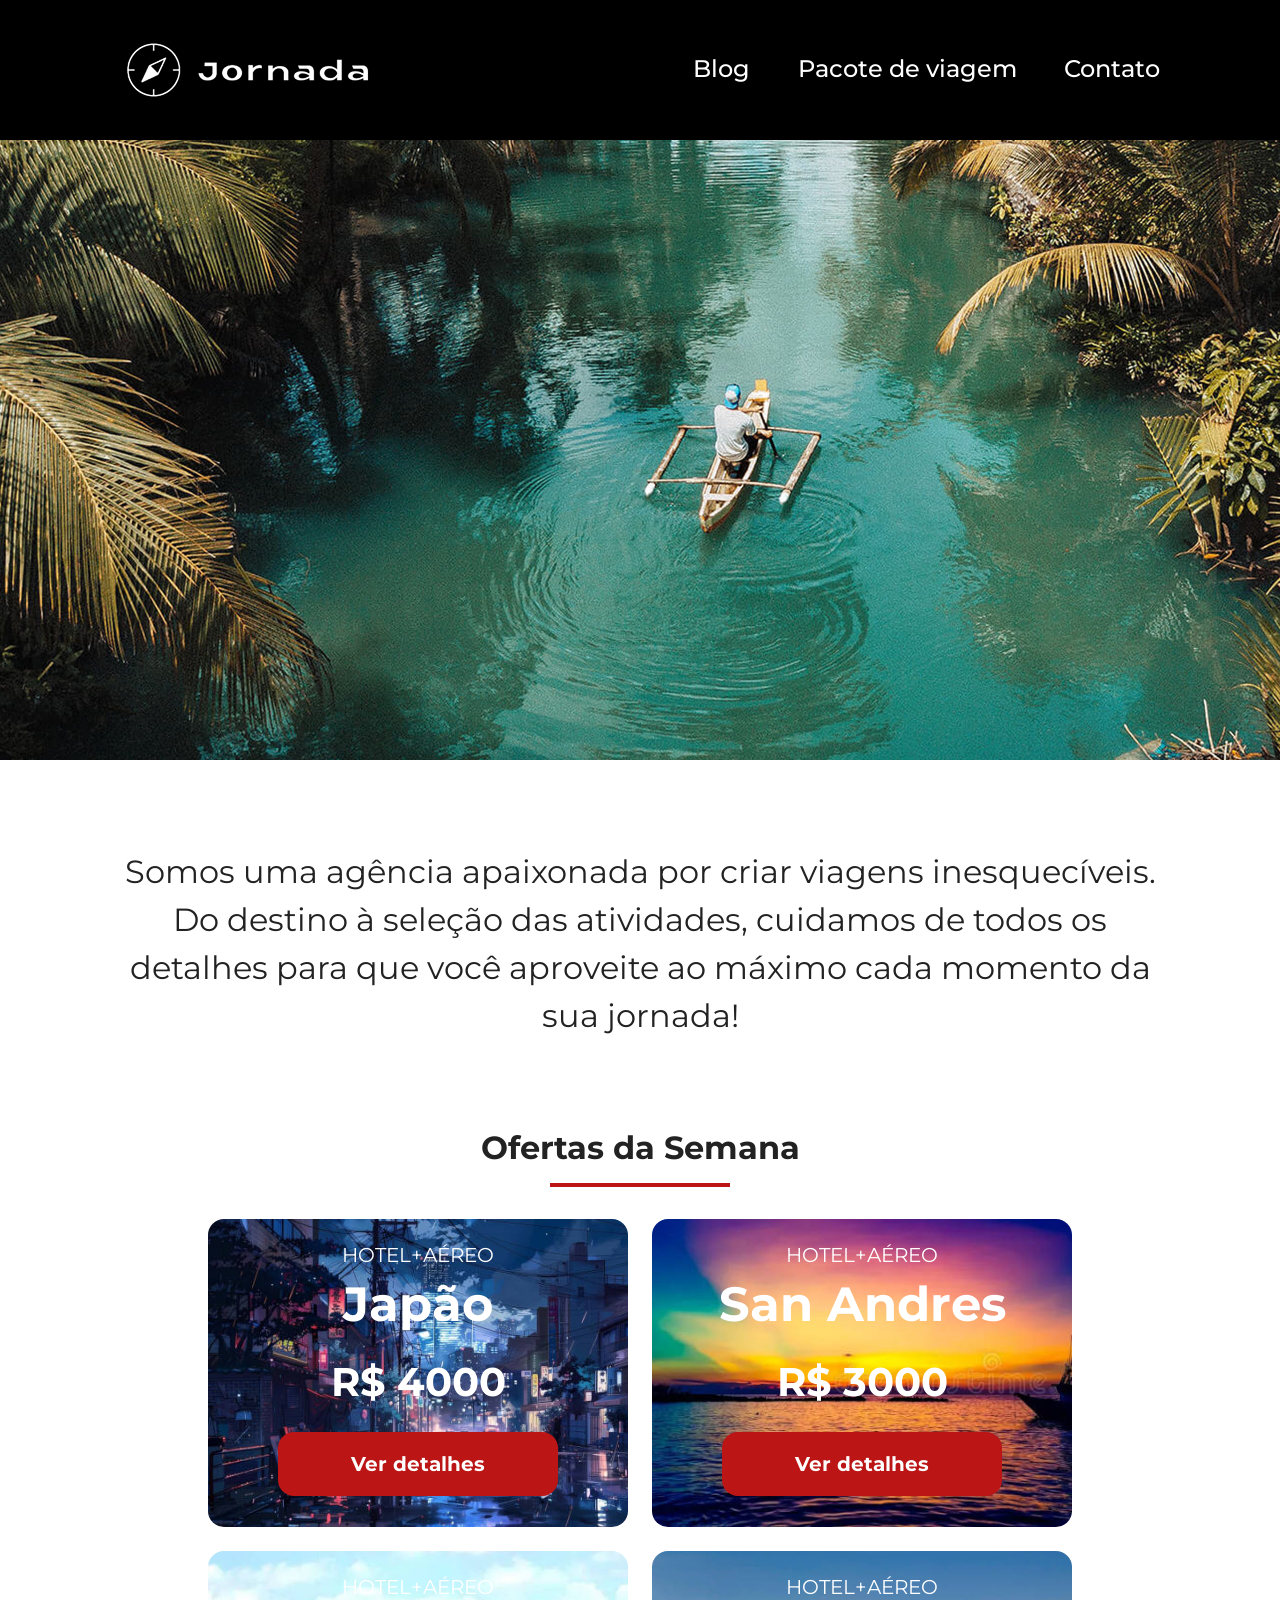
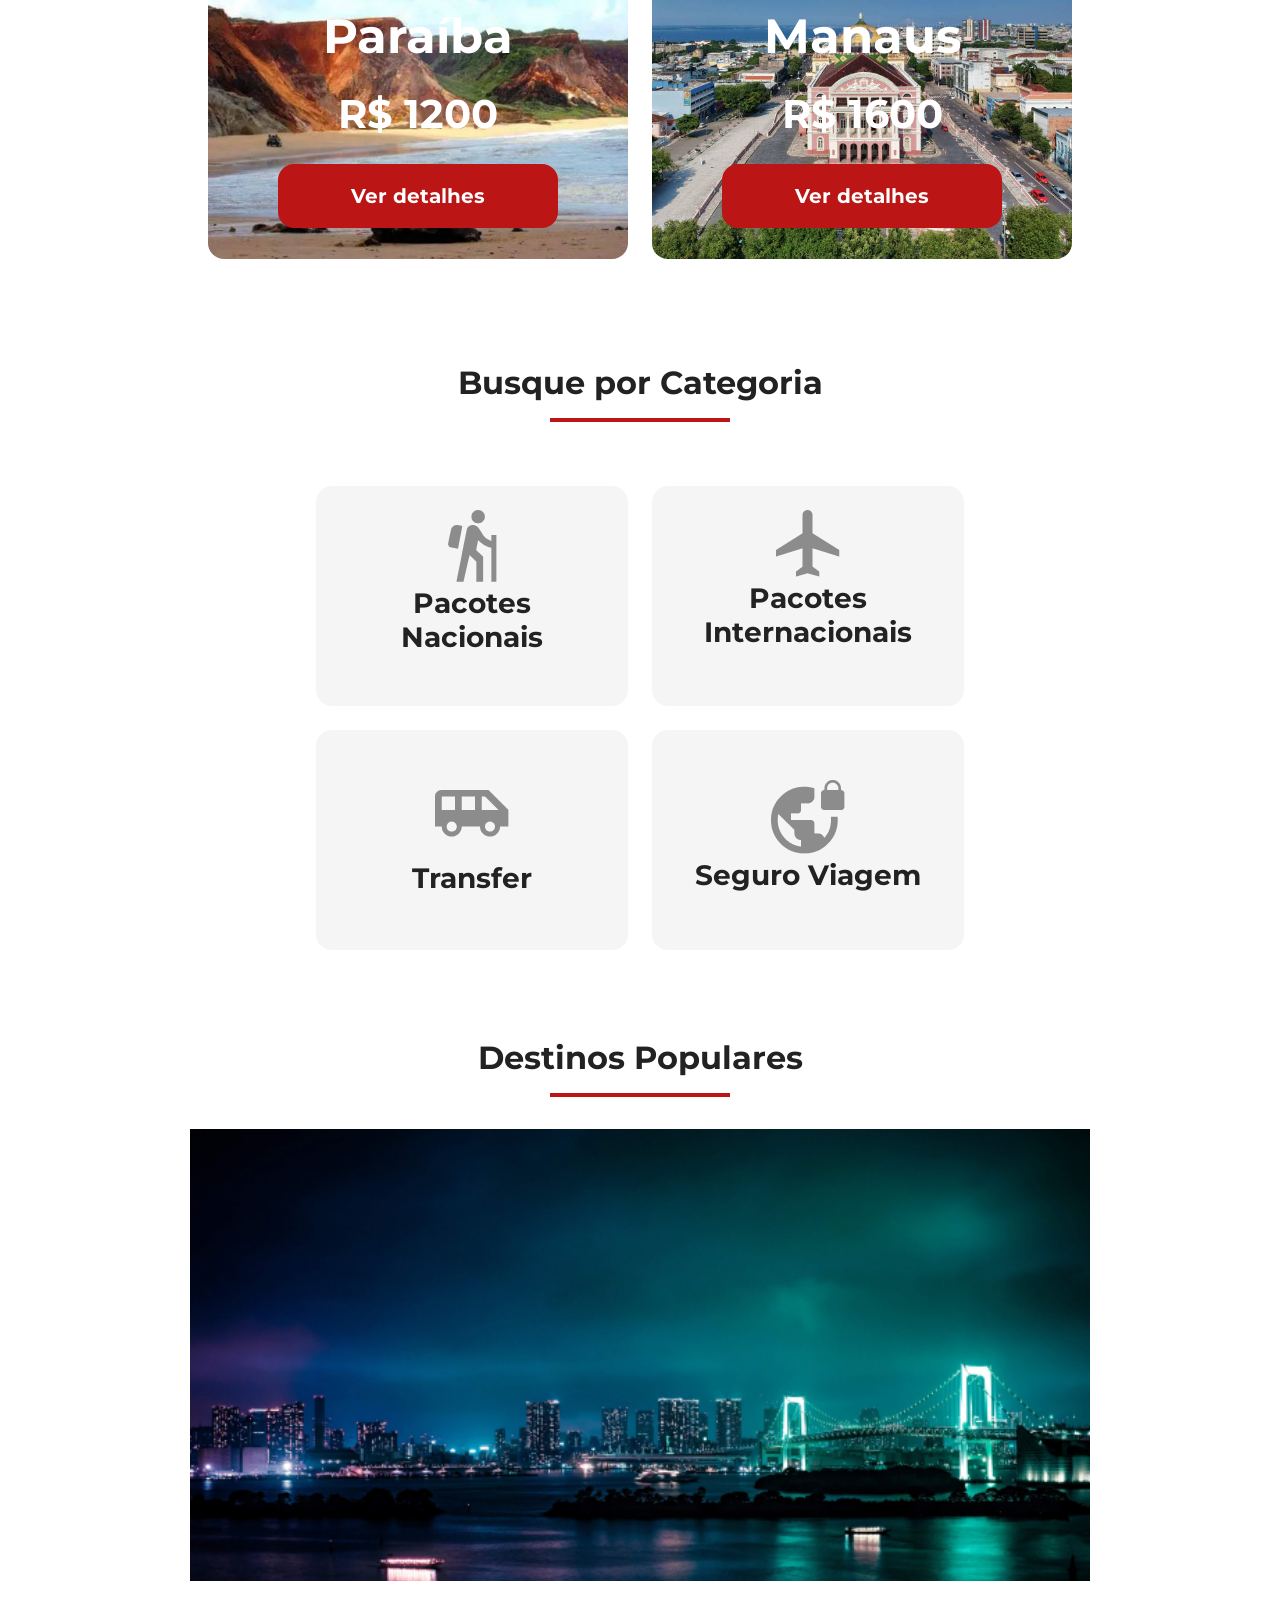
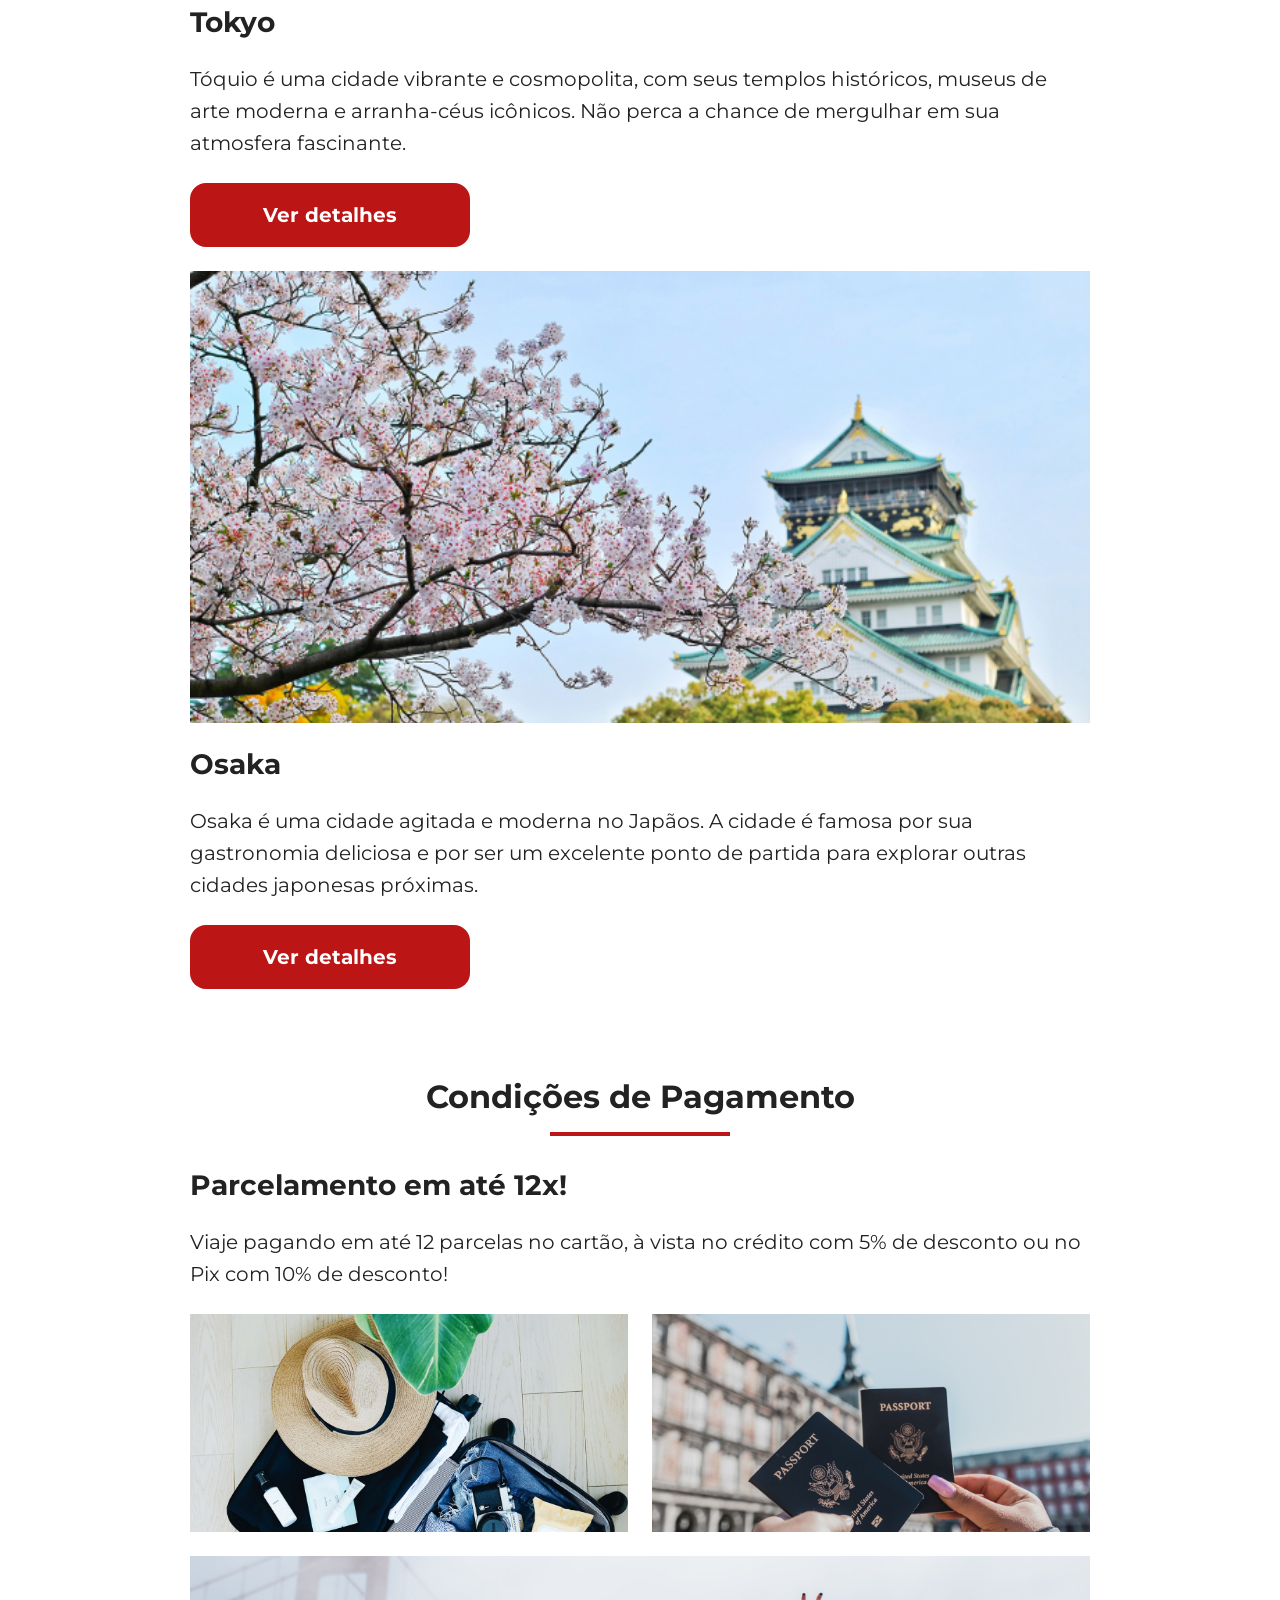
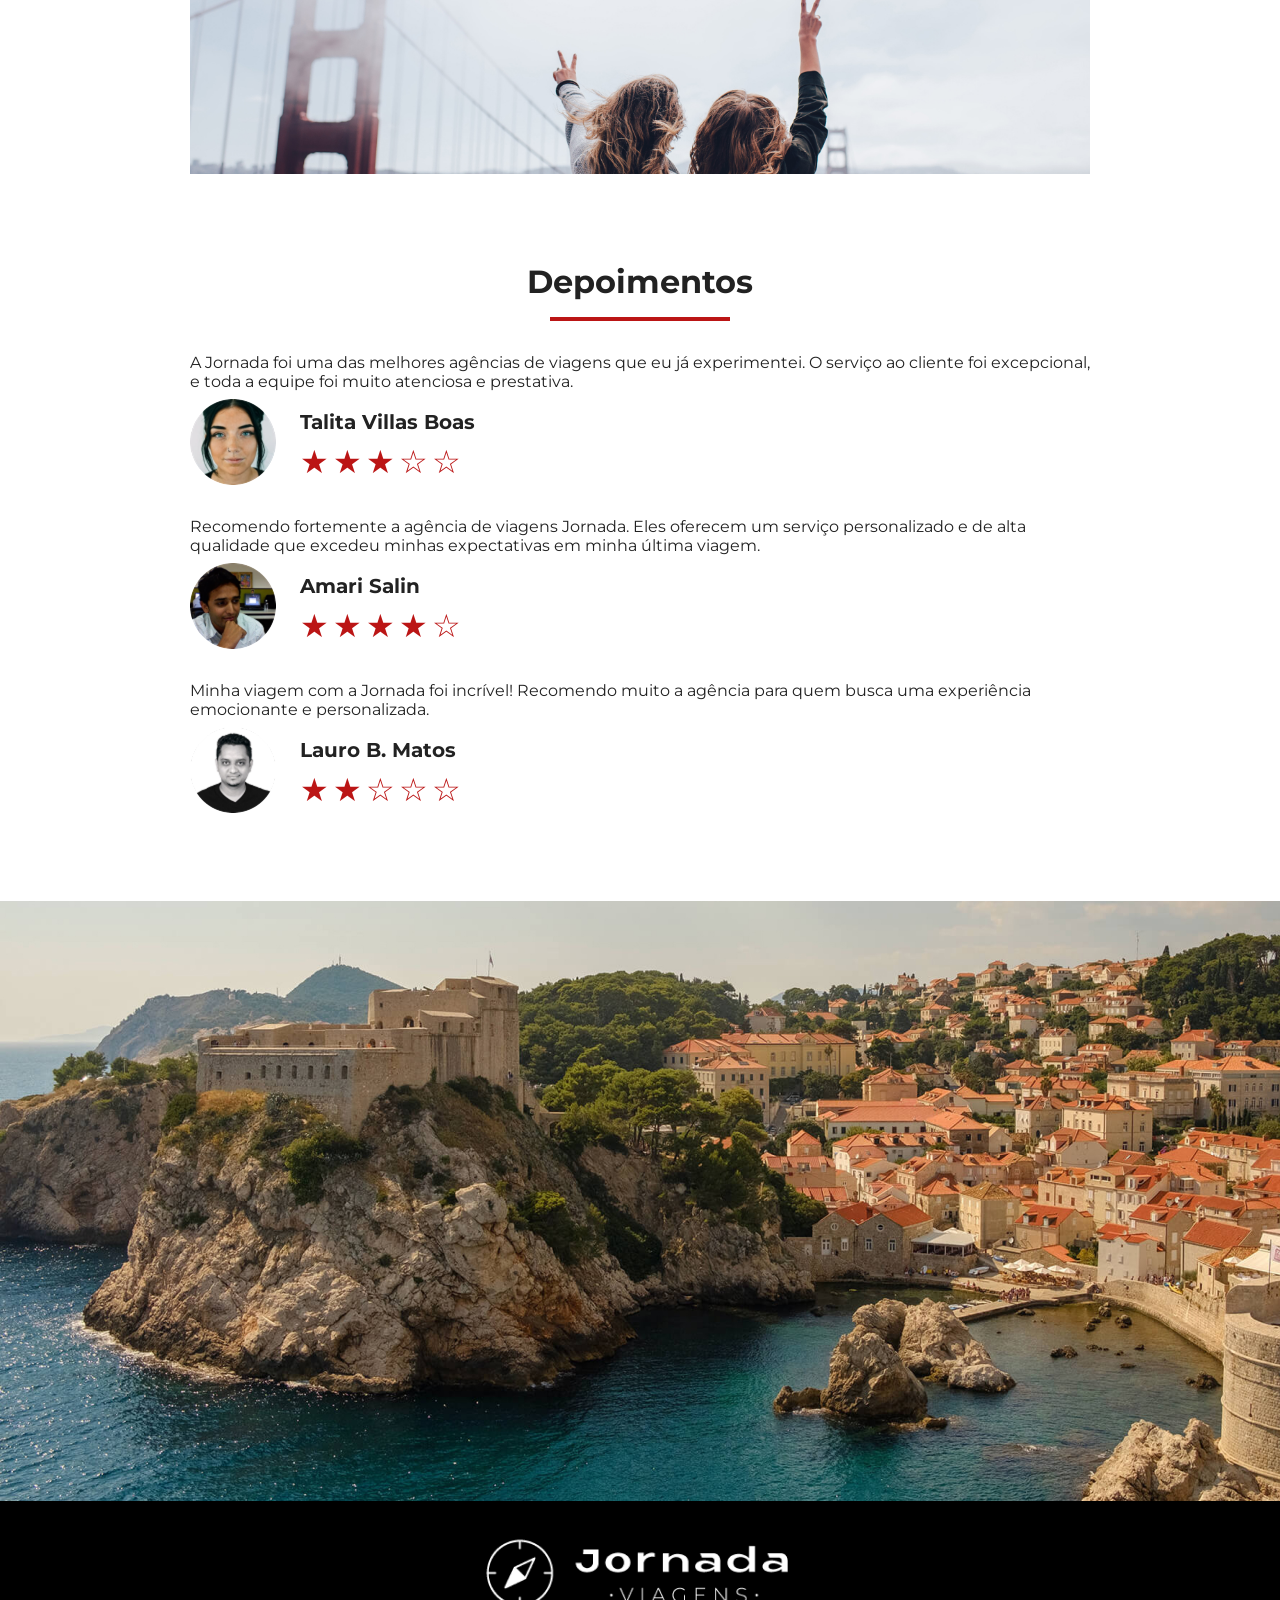
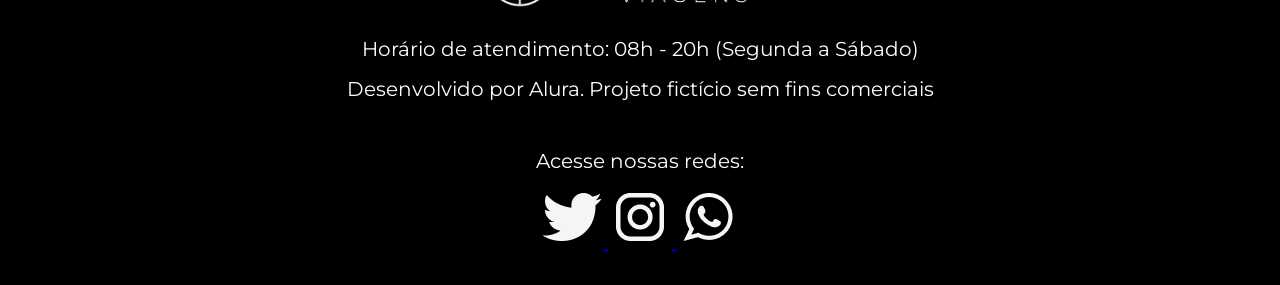
==== commit 326f8796: "pacotes de viagem" ====
--- a/index.html
+++ b/index.html
@@ -3,6 +3,13 @@
   <head>
     <meta charset="UTF-8" />
     <meta name="viewport" content="width=device-width, initial-scale=1.0" />
+    <meta name="description" content="Jornada Viagens, uma agência apaixonada por criar viagens inesquecíveis"/>
+    <meta name="og: title" content="Jornada Viagens"/>
+    <meta name="og: description" content="Jornada Viagens, uma agência apaixonada por criar viagens inesquecíveis"/>
+    <meta name="og: image" content="https://RenataCV.github.io/jornada-viagens/img/logo-footer.png"/>
+    <meta name="og: type" content="website"/>
+    <meta name="og: url" content="https://RenataCV.github.io/jornada-viagens"/>
+    <link rel="icon" href="favico-branco.svg" type="xml/svg">
     <link rel="stylesheet" href="css/style.css" />
     <title>Jornada Viagens</title>
   </head>
@@ -28,7 +35,7 @@
         <nav>
           <ul class="list-links">
             <li><a href="blog.html" target="_blank" title="Acessar Blog">Blog</a></li>
-            <li><a href="pacotes.html" target="_blank" title="Acessar Pacotes de viagem">Pacote de viagem</a></li>
+            <li><a href="pacotes-de-viagens.html" target="_blank" title="Acessar Pacotes de viagem">Pacote de viagem</a></li>
             <li><a href="contato.html" target="_blank" title="Acessar contato">Contato</a></li>
           </ul>
         </nav>        
@@ -144,11 +151,8 @@
             src="img/icone-transfer.png" 
             alt="ícone cinza representando um ônibus"
           />
-          <h3 class="content-title">
-            Transfer
-          </h3>
-        </a>
-        
+          <h3 class="content-title">Transfer</h3>
+        </a>
         <a 
           class="card single-line"
           href="#"
@@ -159,9 +163,7 @@
             src="img/icone-seguro-viagem.png" 
             alt="ícone cinza representando um avião"
           />
-          <h3 class="content-title">
-            Seguro Viagem
-          </h3>
+          <h3 class="content-title">Seguro Viagem</h3>
         </a>
       </div>
     </section>
@@ -215,11 +217,11 @@
             Viaje pagando em até 12 parcelas no cartão, à vista no crédito com 5% de desconto ou no Pix com 10% de desconto!
           </p>
         </div>
-      <div class="image-gallery">
-        <div class="image first"></div>
-        <div class="image second"></div>
-        <div class="image thirdy colspan-2"></div>
-      </div>
+        <div class="image-gallery">
+          <div class="image first"></div>
+          <div class="image second"></div>
+          <div class="image thirdy colspan-2"></div>
+        </div>
       </div>
     </section>
     <section class="testimonials">
